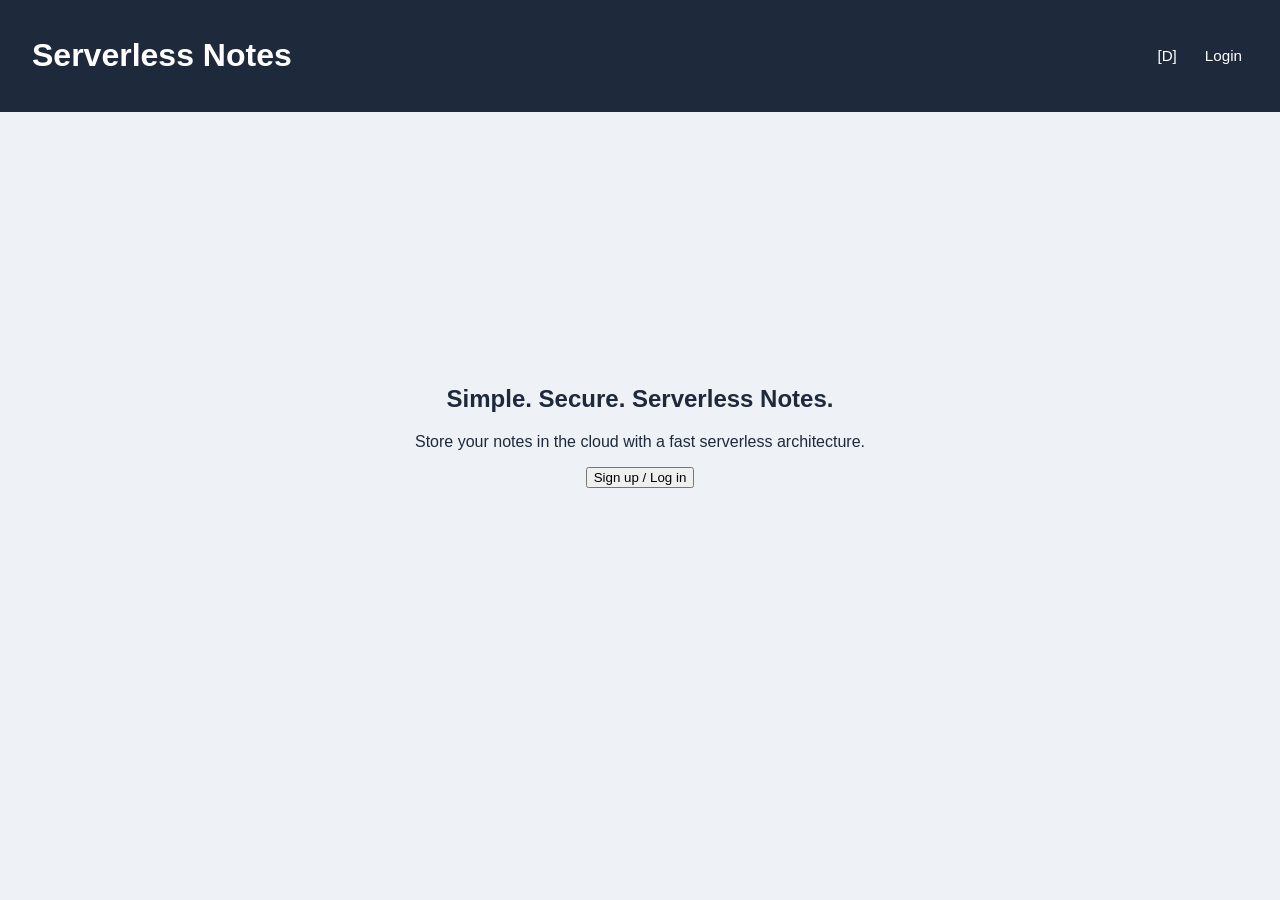
==== index.html @ d228a9f6 "UI Fixes" ====
<!DOCTYPE html>
<html lang="en">
<head>
  <meta charset="UTF-8">
  <meta name="viewport" content="width=device-width, initial-scale=1.0">
  <title>Serverless Notes V2</title>
  <link rel="stylesheet" href="/files/style.css">
</head>
<body>

<header>
  <h1>Serverless Notes</h1>
  <div class="nav-actions">
    <button id="themeToggle">[D]</button>
    <button id="loginBtn" class="nav-btn">Login</button>
    <button id="logoutBtn" class="nav-btn" style="display:none">Logout</button>
  </div>
</header>

<main>

  <!-- LANDING -->
  <section id="landingSection" class="landing">
    <div class="container landing-content">
      <h2>Simple. Secure. Serverless Notes.</h2>
      <p>Store your notes in the cloud with a fast serverless architecture.</p>
      <button id="landingLoginBtn">Sign up / Log in</button>
    </div>
  </section>

  <!-- FOLDERS -->
  <section id="foldersSection" style="display:none">
    <div class="container">

      <div class="add-note-card">
        <h2>Create Folder</h2>
        <form id="addFolderForm">
          <input type="text" id="folderName" maxlength="20" placeholder="Folder Name" required>
          <button type="submit">Create Folder</button>
        </form>
      </div>

      <h2>Your Folders</h2>
      <div id="foldersList" class="notes-grid"></div>

    </div>
  </section>

  <!-- NOTES -->
  <section id="notesSection" style="display:none">
    <div class="container">

      <button id="backBtn">← Back to Folders</button>

      <div class="add-note-card">
        <h2>Add Note</h2>
        <form id="addNoteForm">
          <input type="text" id="noteTitle" placeholder="Title" required>
          <textarea id="noteContent" placeholder="Content" required></textarea>
          <button type="submit">Add Note</button>
        </form>
      </div>

      <h2>Your Notes</h2>
      <div id="notesList" class="notes-grid"></div>

    </div>
  </section>

</main>

<!-- MODAL -->
<div id="noteModal" class="modal">
  <div class="modal-content">
    <h2>Edit Note</h2>
    <input type="text" id="modalTitle">
    <textarea id="modalContent"></textarea>
    <button id="saveNoteBtn">Save</button>
    <button id="closeModalBtn">Close</button>
  </div>
</div>

<script src="/files/script.js"></script>
</body>
</html>
---- files/style.css ----
* {
  box-sizing: border-box;
}

body {
  font-family: 'Segoe UI', sans-serif;
  background: #eef2f7;
  margin: 0;
  color: #1e293b;
  transition: 0.3s;
}

/* CONTAINER (FIXES YOUR MAIN ISSUE) */
.container {
  max-width: 1100px;
  margin: auto;
  padding: 2rem;
}

/* DARK MODE */
body.dark {
  background: #0f172a;
  color: #e2e8f0;
}

/* HEADER */
header {
  background: #1e293b;
  color: white;
  padding: 1rem 2rem;
  display: flex;
  justify-content: space-between;
  align-items: center;
}

body.dark header {
  background: #020617;
  color: #e2e8f0;
}

/* NAV BUTTONS (TEXT STYLE) */
.nav-actions {
  display: flex;
  gap: 1rem;
}

.nav-btn,
#themeToggle {
  background: none;
  border: none;
  color: inherit;
  cursor: pointer;
  font-size: 0.95rem;
}

/* LANDING */
.landing {
  height: 70vh;
  display: flex;
  align-items: center;
  justify-content: center;
  text-align: center;
}

/* CARDS */
.add-note-card {
  background: white;
  padding: 1.5rem;
  border-radius: 10px;
  margin-bottom: 2rem;
}

body.dark .add-note-card {
  background: #1e293b;
}

/* GRID (NO FULL STRETCH ANYMORE) */
.notes-grid {
  display: grid;
  grid-template-columns: repeat(3, 1fr);
  gap: 1rem;
}

/* NOTE CARD */
.note-card {
  background: white;
  padding: 1rem;
  border-radius: 10px;
  height: 110px;

  display: flex;
  align-items: center;
  justify-content: center;
  text-align: center;

  cursor: pointer;
  transition: 0.15s;
}

body.dark .note-card {
  background: #1e293b;
}

/* FOLDER CARD */
.folder-card {
  cursor: default;
}

/* HOVER ANIMATION */
.note-card:hover {
  transform: translateY(-4px) scale(1.02);
  box-shadow: 0 8px 20px rgba(0,0,0,0.1);
}

/* TEXT TRUNCATION */
.note-card h3 {
  overflow: hidden;
  text-overflow: ellipsis;
  white-space: nowrap;
}

/* FORMS */
#addNoteForm,
#addFolderForm {
  display: flex;
  flex-direction: column;
  gap: 0.75rem;
}

input, textarea {
  padding: 0.6rem;
  border-radius: 6px;
  border: 1px solid #cbd5e1;
}

/* MODAL */
.modal {
  display: none;
  position: fixed;
  top: 0;
  left: 0;
  width: 100%;
  height: 100%;
  background: rgba(0,0,0,0.5);
  justify-content: center;
  align-items: center;
}

.modal-content {
  background: white;
  padding: 2rem;
  border-radius: 10px;
  width: 400px;
  display: flex;
  flex-direction: column;
  gap: 0.75rem;
}

body.dark .modal-content {
  background: #1e293b;
}
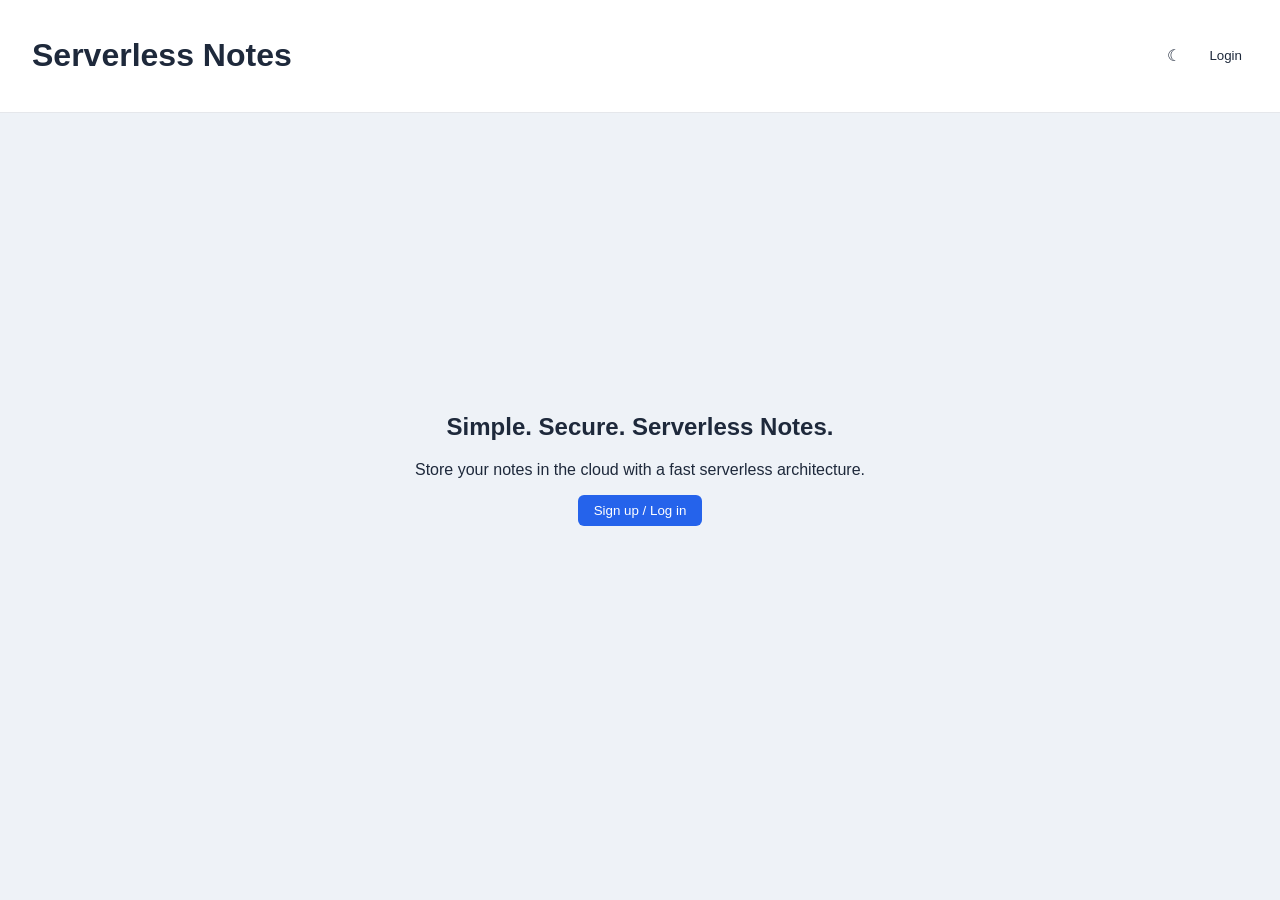
==== commit 225d6b48: "Fix" ====
--- a/index.html
+++ b/index.html
@@ -11,60 +11,53 @@
 <header>
   <h1>Serverless Notes</h1>
   <div class="nav-actions">
-    <button id="themeToggle">[D]</button>
-    <button id="loginBtn" class="nav-btn">Login</button>
+    <button id="themeToggle" class="nav-btn">☾</button>
+    <button id="loginBtn" class="nav-link">Login</button>
     <button id="logoutBtn" class="nav-btn" style="display:none">Logout</button>
   </div>
 </header>
 
-<main>
+<main class="container">
 
-  <!-- LANDING -->
   <section id="landingSection" class="landing">
-    <div class="container landing-content">
+    <div class="landing-content">
       <h2>Simple. Secure. Serverless Notes.</h2>
       <p>Store your notes in the cloud with a fast serverless architecture.</p>
-      <button id="landingLoginBtn">Sign up / Log in</button>
+      <button id="landingLoginBtn" class="primary-btn">Sign up / Log in</button>
     </div>
   </section>
 
-  <!-- FOLDERS -->
   <section id="foldersSection" style="display:none">
-    <div class="container">
 
-      <div class="add-note-card">
-        <h2>Create Folder</h2>
-        <form id="addFolderForm">
-          <input type="text" id="folderName" maxlength="20" placeholder="Folder Name" required>
-          <button type="submit">Create Folder</button>
-        </form>
-      </div>
+    <div class="add-note-card">
+      <h2>Create Folder</h2>
+      <form id="addFolderForm">
+        <input type="text" id="folderName" maxlength="20" required>
+        <button class="primary-btn">Create Folder</button>
+      </form>
+    </div>
 
-      <h2>Your Folders</h2>
-      <div id="foldersList" class="notes-grid"></div>
+    <h2>Your Folders</h2>
+    <div id="foldersList" class="notes-grid"></div>
 
-    </div>
   </section>
 
-  <!-- NOTES -->
   <section id="notesSection" style="display:none">
-    <div class="container">
 
-      <button id="backBtn">← Back to Folders</button>
+    <button id="backBtn" class="secondary-btn">← Back</button>
 
-      <div class="add-note-card">
-        <h2>Add Note</h2>
-        <form id="addNoteForm">
-          <input type="text" id="noteTitle" placeholder="Title" required>
-          <textarea id="noteContent" placeholder="Content" required></textarea>
-          <button type="submit">Add Note</button>
-        </form>
-      </div>
+    <div class="add-note-card">
+      <h2>Add Note</h2>
+      <form id="addNoteForm">
+        <input type="text" id="noteTitle" required>
+        <textarea id="noteContent" required></textarea>
+        <button class="primary-btn">Add Note</button>
+      </form>
+    </div>
 
-      <h2>Your Notes</h2>
-      <div id="notesList" class="notes-grid"></div>
+    <h2>Your Notes</h2>
+    <div id="notesList" class="notes-grid"></div>
 
-    </div>
   </section>
 
 </main>
@@ -75,8 +68,8 @@
     <h2>Edit Note</h2>
     <input type="text" id="modalTitle">
     <textarea id="modalContent"></textarea>
-    <button id="saveNoteBtn">Save</button>
-    <button id="closeModalBtn">Close</button>
+    <button id="saveNoteBtn" class="primary-btn">Save</button>
+    <button id="closeModalBtn" class="secondary-btn">Close</button>
   </div>
 </div>
 
--- a/files/style.css
+++ b/files/style.css
@@ -1,20 +1,9 @@
-* {
-  box-sizing: border-box;
-}
-
 body {
   font-family: 'Segoe UI', sans-serif;
   background: #eef2f7;
   margin: 0;
   color: #1e293b;
-  transition: 0.3s;
-}
-
-/* CONTAINER (FIXES YOUR MAIN ISSUE) */
-.container {
-  max-width: 1100px;
-  margin: auto;
-  padding: 2rem;
+  transition: all 0.3s;
 }
 
 /* DARK MODE */
@@ -23,46 +12,117 @@
   color: #e2e8f0;
 }
 
-/* HEADER */
+/* NAVBAR */
 header {
-  background: #1e293b;
-  color: white;
+  background: white;
+  color: #1e293b;
   padding: 1rem 2rem;
   display: flex;
   justify-content: space-between;
   align-items: center;
+  border-bottom: 1px solid #e5e7eb;
 }
 
 body.dark header {
-  background: #020617;
-  color: #e2e8f0;
+  background: #1e293b;
+  color: white;
 }
 
-/* NAV BUTTONS (TEXT STYLE) */
+/* CONTAINER */
+.container {
+  max-width: 1100px;
+  margin: auto;
+  padding: 2rem;
+}
+
+/* NAV BUTTONS */
 .nav-actions {
   display: flex;
   gap: 1rem;
 }
 
-.nav-btn,
-#themeToggle {
+.nav-btn {
+  background: transparent;
+  border: none;
+  cursor: pointer;
+  font-size: 1rem;
+  color: inherit;
+}
+
+.nav-link {
   background: none;
   border: none;
+  cursor: pointer;
+  font-weight: 500;
   color: inherit;
-  cursor: pointer;
-  font-size: 0.95rem;
 }
 
-/* LANDING */
-.landing {
-  height: 70vh;
+/* BUTTON STYLES */
+.primary-btn {
+  background: #2563eb;
+  color: white;
+  border: none;
+  padding: 0.5rem 1rem;
+  border-radius: 6px;
+  cursor: pointer;
+}
+
+.primary-btn:hover {
+  background: #1d4ed8;
+}
+
+.secondary-btn {
+  background: #e2e8f0;
+  border: none;
+  padding: 0.5rem 1rem;
+  border-radius: 6px;
+  cursor: pointer;
+}
+
+body.dark .secondary-btn {
+  background: #334155;
+  color: white;
+}
+
+/* GRID */
+.notes-grid {
+  display: grid;
+  grid-template-columns: repeat(3, 1fr);
+  gap: 1rem;
+}
+
+/* CARDS */
+.note-card {
+  background: white;
+  padding: 1rem;
+  border-radius: 10px;
+  text-align: center;
+  cursor: pointer;
+  height: 100px;
+
   display: flex;
   align-items: center;
   justify-content: center;
-  text-align: center;
+
+  transition: transform 0.15s, box-shadow 0.15s;
 }
 
-/* CARDS */
+body.dark .note-card {
+  background: #1e293b;
+}
+
+.note-card:hover {
+  transform: translateY(-4px) scale(1.02);
+  box-shadow: 0 10px 25px rgba(0,0,0,0.15);
+}
+
+.note-card h3 {
+  overflow: hidden;
+  text-overflow: ellipsis;
+  white-space: nowrap;
+}
+
+/* FORM */
 .add-note-card {
   background: white;
   padding: 1.5rem;
@@ -74,52 +134,6 @@
   background: #1e293b;
 }
 
-/* GRID (NO FULL STRETCH ANYMORE) */
-.notes-grid {
-  display: grid;
-  grid-template-columns: repeat(3, 1fr);
-  gap: 1rem;
-}
-
-/* NOTE CARD */
-.note-card {
-  background: white;
-  padding: 1rem;
-  border-radius: 10px;
-  height: 110px;
-
-  display: flex;
-  align-items: center;
-  justify-content: center;
-  text-align: center;
-
-  cursor: pointer;
-  transition: 0.15s;
-}
-
-body.dark .note-card {
-  background: #1e293b;
-}
-
-/* FOLDER CARD */
-.folder-card {
-  cursor: default;
-}
-
-/* HOVER ANIMATION */
-.note-card:hover {
-  transform: translateY(-4px) scale(1.02);
-  box-shadow: 0 8px 20px rgba(0,0,0,0.1);
-}
-
-/* TEXT TRUNCATION */
-.note-card h3 {
-  overflow: hidden;
-  text-overflow: ellipsis;
-  white-space: nowrap;
-}
-
-/* FORMS */
 #addNoteForm,
 #addFolderForm {
   display: flex;
@@ -131,6 +145,19 @@
   padding: 0.6rem;
   border-radius: 6px;
   border: 1px solid #cbd5e1;
+}
+
+/* LANDING */
+.landing {
+  height: 70vh;
+  display: flex;
+  justify-content: center;
+  align-items: center;
+}
+
+.landing-content {
+  max-width: 500px;
+  text-align: center;
 }
 
 /* MODAL */
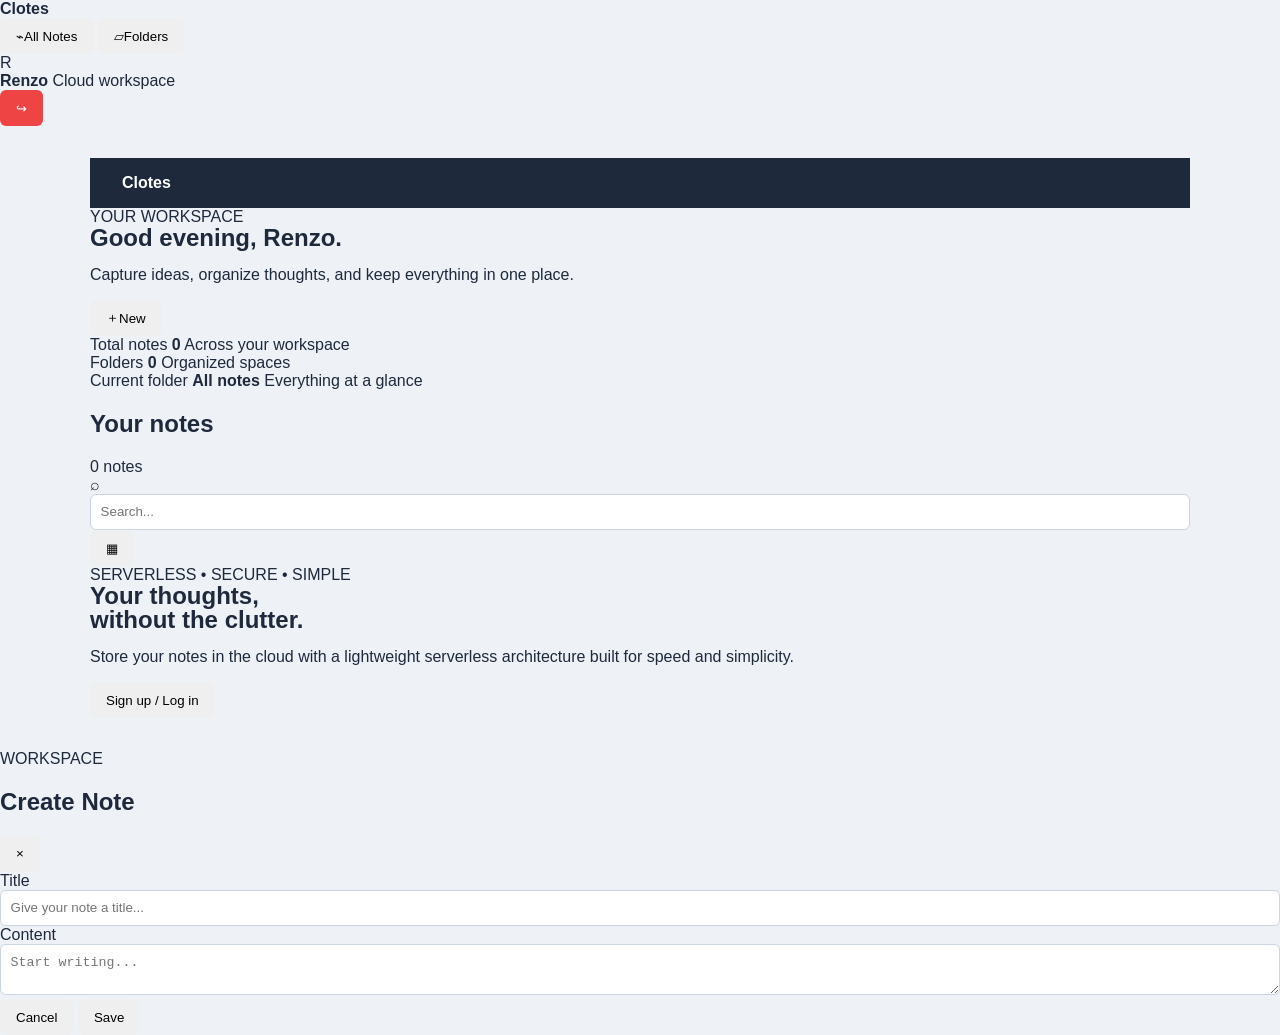
==== commit 43307041: "UI Update" ====
--- a/index.html
+++ b/index.html
@@ -3,76 +3,169 @@
 <head>
   <meta charset="UTF-8">
   <meta name="viewport" content="width=device-width, initial-scale=1.0">
-  <title>Serverless Notes V2</title>
-  <link rel="stylesheet" href="/files/style.css">
+  <meta name="description" content="Clotes — a simple serverless notes application">
+  <title>Clotes</title>
+  <link rel="stylesheet" href="style.css">
 </head>
 <body>
 
-<header>
-  <h1>Serverless Notes</h1>
-  <div class="nav-actions">
-    <button id="themeToggle" class="nav-btn">☾</button>
-    <button id="loginBtn" class="nav-link">Login</button>
-    <button id="logoutBtn" class="nav-btn" style="display:none">Logout</button>
+  <div id="appShell" class="app-shell">
+
+    <aside class="sidebar">
+      <div class="brand">
+        <strong>Clotes</strong>
+      </div>
+
+      <nav class="sidebar-nav">
+        <button id="allNotesNav" class="side-nav-item active">
+          <span class="nav-icon">⌁</span>
+          All Notes
+        </button>
+        <button id="foldersNav" class="side-nav-item">
+          <span class="nav-icon">▱</span>
+          Folders
+        </button>
+      </nav>
+
+      <div class="sidebar-bottom">
+        <div class="profile-card">
+          <div class="avatar">R</div>
+          <div class="profile-copy">
+            <strong>Renzo</strong>
+            <span>Cloud workspace</span>
+          </div>
+          <button id="logoutBtn" class="icon-btn" title="Log out" aria-label="Log out">↪</button>
+        </div>
+      </div>
+    </aside>
+
+    <main class="main-content">
+
+      <header class="mobile-header">
+        <div class="brand compact">
+          <strong>Clotes</strong>
+        </div>
+      </header>
+
+      <section id="dashboardSection" class="dashboard-view">
+
+        <div class="page-heading">
+          <div>
+            <div class="eyebrow">YOUR WORKSPACE</div>
+            <h1 id="pageTitle">Good evening, Renzo.</h1>
+            <p id="pageSubtitle">Capture ideas, organize thoughts, and keep everything in one place.</p>
+          </div>
+
+          <button id="addBtn" class="primary-btn large-btn">
+            <span>＋</span> New
+          </button>
+        </div>
+
+        <div class="stats-row">
+          <div class="stat-card">
+            <span class="stat-label">Total notes</span>
+            <strong id="totalNotesStat">0</strong>
+            <span class="stat-detail">Across your workspace</span>
+          </div>
+
+          <div class="stat-card">
+            <span class="stat-label">Folders</span>
+            <strong id="totalFoldersStat">0</strong>
+            <span class="stat-detail">Organized spaces</span>
+          </div>
+
+          <div class="stat-card accent-stat">
+            <span class="stat-label">Current folder</span>
+            <strong id="currentFolderStat">All notes</strong>
+            <span class="stat-detail" id="currentFolderDetail">Everything at a glance</span>
+          </div>
+        </div>
+
+        <div class="content-toolbar">
+          <div class="view-title">
+            <h2 id="contentTitle">Your notes</h2>
+            <span id="contentCount">0 notes</span>
+          </div>
+
+          <div class="toolbar-actions">
+            <label class="search-box">
+              <span>⌕</span>
+              <input id="searchInput" type="search" placeholder="Search..." autocomplete="off">
+            </label>
+            <button id="viewToggleBtn" class="icon-btn bordered" title="Toggle view" aria-label="Toggle note view">▦</button>
+          </div>
+        </div>
+
+        <section id="foldersSection">
+          <div id="foldersList" class="folders-grid"></div>
+        </section>
+
+        <section id="notesSection">
+          <div id="notesList" class="notes-grid"></div>
+
+          <div id="emptyState" class="empty-state" style="display:none;">
+            <div class="empty-icon">✦</div>
+            <h3 id="emptyTitle">Nothing here yet</h3>
+            <p id="emptyText">Create your first note and it will appear here.</p>
+            <button id="emptyAddBtn" class="primary-btn">Create a note</button>
+          </div>
+        </section>
+
+      </section>
+
+      <section id="landingSection" class="landing-view">
+        <div class="landing-glow"></div>
+
+        <div class="landing-content">
+          <div class="landing-badge">SERVERLESS • SECURE • SIMPLE</div>
+
+          <h1>Your thoughts,<br><span>without the clutter.</span></h1>
+
+          <p>
+            Store your notes in the cloud with a lightweight serverless
+            architecture built for speed and simplicity.
+          </p>
+
+          <div class="landing-actions">
+            <button id="landingLoginBtn" class="primary-btn large-btn">
+              Sign up / Log in
+            </button>
+          </div>
+        </div>
+      </section>
+
+    </main>
   </div>
-</header>
 
-<main class="container">
+  <div id="noteModal" class="modal" aria-hidden="true">
+    <div class="modal-backdrop"></div>
 
-  <section id="landingSection" class="landing">
-    <div class="landing-content">
-      <h2>Simple. Secure. Serverless Notes.</h2>
-      <p>Store your notes in the cloud with a fast serverless architecture.</p>
-      <button id="landingLoginBtn" class="primary-btn">Sign up / Log in</button>
+    <div class="modal-content">
+      <div class="modal-top">
+        <div>
+          <span class="eyebrow">WORKSPACE</span>
+          <h2 id="modalHeader">Create Note</h2>
+        </div>
+        <button id="closeModalBtn" class="icon-btn close-btn" aria-label="Close">×</button>
+      </div>
+
+      <label class="field">
+        <span>Title</span>
+        <input type="text" id="modalTitle" maxlength="60" placeholder="Give your note a title...">
+      </label>
+
+      <label id="contentField" class="field">
+        <span>Content</span>
+        <textarea id="modalContent" placeholder="Start writing..."></textarea>
+      </label>
+
+      <div class="modal-footer">
+        <button id="cancelModalBtn" class="secondary-btn">Cancel</button>
+        <button id="saveNoteBtn" class="primary-btn">Save</button>
+      </div>
     </div>
-  </section>
+  </div>
 
-  <section id="foldersSection" style="display:none">
-
-    <div class="add-note-card">
-      <h2>Create Folder</h2>
-      <form id="addFolderForm">
-        <input type="text" id="folderName" maxlength="20" required>
-        <button class="primary-btn">Create Folder</button>
-      </form>
-    </div>
-
-    <h2>Your Folders</h2>
-    <div id="foldersList" class="notes-grid"></div>
-
-  </section>
-
-  <section id="notesSection" style="display:none">
-
-    <button id="backBtn" class="secondary-btn">← Back</button>
-
-    <div class="add-note-card">
-      <h2>Add Note</h2>
-      <form id="addNoteForm">
-        <input type="text" id="noteTitle" required>
-        <textarea id="noteContent" required></textarea>
-        <button class="primary-btn">Add Note</button>
-      </form>
-    </div>
-
-    <h2>Your Notes</h2>
-    <div id="notesList" class="notes-grid"></div>
-
-  </section>
-
-</main>
-
-<!-- MODAL -->
-<div id="noteModal" class="modal">
-  <div class="modal-content">
-    <h2>Edit Note</h2>
-    <input type="text" id="modalTitle">
-    <textarea id="modalContent"></textarea>
-    <button id="saveNoteBtn" class="primary-btn">Save</button>
-    <button id="closeModalBtn" class="secondary-btn">Close</button>
-  </div>
-</div>
-
-<script src="/files/script.js"></script>
+  <script src="script.js"></script>
 </body>
-</html>+</html>
--- a/style.css
+++ b/style.css
@@ -0,0 +1,151 @@
+body {
+  font-family: 'Segoe UI', sans-serif;
+  background: #eef2f7;
+  margin: 0;
+  color: #1e293b;
+  box-sizing: border-box;
+}
+
+/* HEADER FIX */
+header {
+  background: #1e293b;
+  color: white;
+  padding: 1rem 2rem;
+  display: flex;
+  justify-content: space-between;
+  align-items: center;
+}
+
+h1 {
+  margin: 0;
+  line-height: 1;
+}
+
+/* BUTTONS */
+button {
+  border: none;
+  border-radius: 6px;
+  padding: 0.5rem 1rem;
+  cursor: pointer;
+  height: 36px; /* ensures consistent button height */
+  display: inline-flex;
+  align-items: center;
+  justify-content: center;
+}
+
+/* LOGIN / LOGOUT */
+#loginBtn { background: #1e293b; color: white; }
+#logoutBtn { background: #ef4444; color: white; }
+
+/* MAIN */
+main {
+  max-width: 1100px;
+  margin: auto;
+  padding: 2rem;
+}
+
+/* LANDING */
+.landing {
+  height: 70vh;
+  display: flex;
+  align-items: center;
+  justify-content: center;
+  text-align: center;
+}
+
+/* FORM CARD */
+.add-note-card {
+  background: white;
+  padding: 1.5rem;
+  border-radius: 10px;
+  margin-bottom: 2rem;
+}
+
+/* =========================
+   FIX #2 + #3 (FOLDER FORM)
+   ========================= */
+#addFolderForm {
+  display: flex;
+  flex-direction: column;
+  gap: 0.75rem; /* spacing between input and button */
+}
+
+#addFolderForm input {
+  width: 100%;
+  padding: 0.6rem;
+  border-radius: 6px;
+  border: 1px solid #cbd5e1;
+  box-sizing: border-box; /* prevents overflow/overlap */
+}
+
+/* Folder submit button spacing consistency */
+#addFolderForm button {
+  background: #1e293b;
+  color: white;
+}
+
+/* NOTE GRID */
+.notes-grid {
+  display: grid;
+  grid-template-columns: repeat(3, 1fr);
+  gap: 1rem;
+}
+
+/* NOTE CARD */
+.note-card {
+  background: white;
+  padding: 1rem;
+  border-radius: 10px;
+}
+
+/* NOTE FORM STACK FIX */
+#addNoteForm {
+  display: flex;
+  flex-direction: column;
+  gap: 0.75rem;
+}
+
+input, textarea {
+  width: 100%;
+  padding: 0.6rem;
+  border-radius: 6px;
+  border: 1px solid #cbd5e1;
+  box-sizing: border-box;
+}
+
+/* BUTTON FULL WIDTH (notes form) */
+form button {
+  background: #1e293b;
+  color: white;
+  width: 100%;
+}
+
+/* DELETE NOTE BUTTON */
+.delete-btn {
+  margin-top: 0.5rem;
+  background: #ef4444;
+  color: white;
+}
+
+/* =========================
+   FIX #1 (FOLDER ACTION BUTTONS)
+   ========================= */
+.folder-actions {
+  display: flex;
+  gap: 0.5rem;
+  margin-top: 0.5rem;
+  align-items: stretch;
+}
+
+/* Make ALL folder buttons equal height */
+.folder-actions button {
+  font-size: 0.8rem;
+  padding: 0.4rem 0.6rem;
+  height: 32px;
+  flex: 1; /* equal width buttons */
+}
+
+/* IMPORTANT: remove old mismatch behavior */
+.folder-actions .delete-btn {
+  margin-top: 0; /* FIX: was causing misalignment */
+}
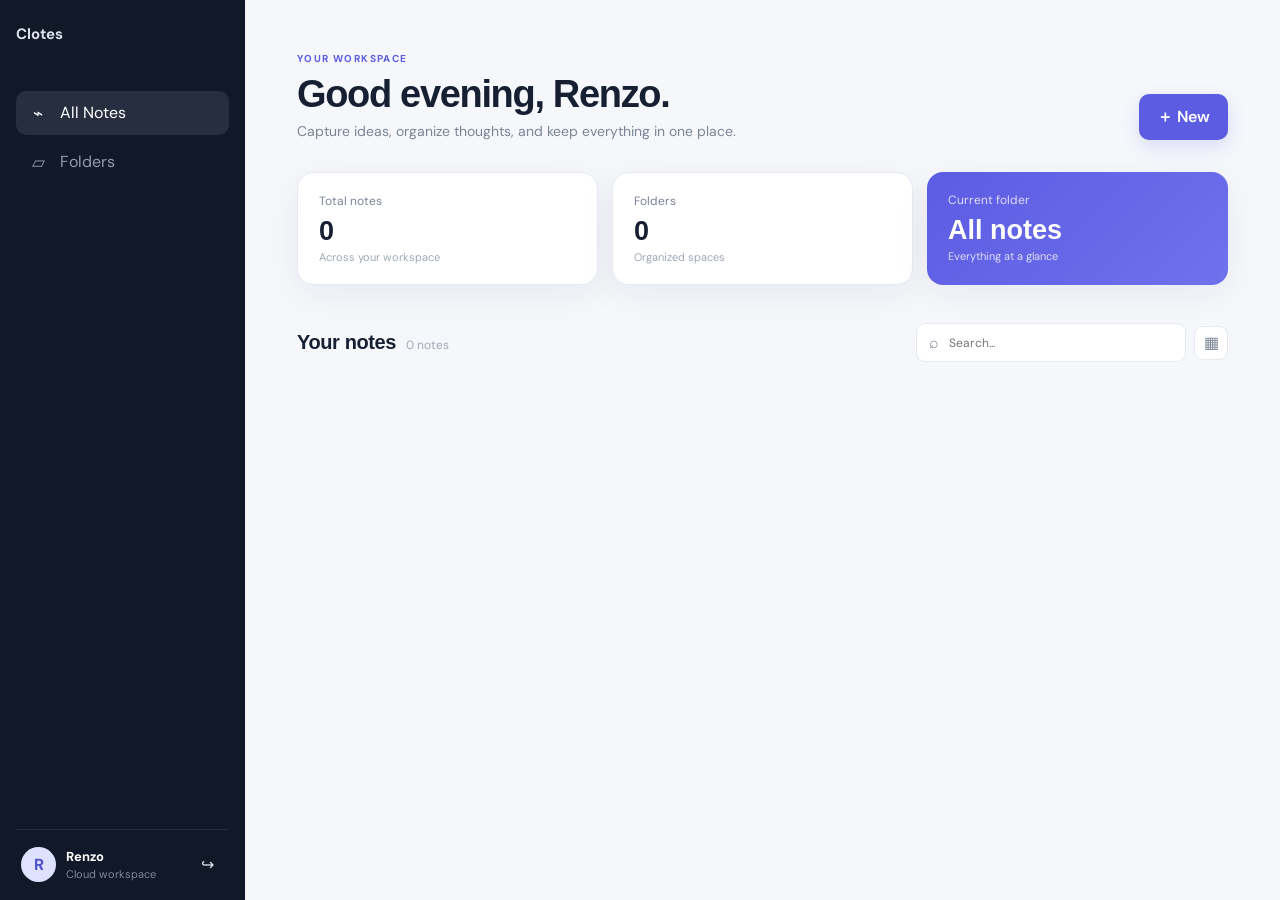
==== commit 78f2caf5: "UI Update" ====
--- a/index.html
+++ b/index.html
@@ -5,7 +5,7 @@
   <meta name="viewport" content="width=device-width, initial-scale=1.0">
   <meta name="description" content="Clotes — a simple serverless notes application">
   <title>Clotes</title>
-  <link rel="stylesheet" href="style.css">
+  <link rel="stylesheet" href="/files/style.css">
 </head>
 <body>
 
--- a/files/style.css
+++ b/files/style.css
@@ -0,0 +1,779 @@
+@import url('https://fonts.googleapis.com/css2?family=DM+Sans:wght@400;500;600;700&family=Space+Grotesk:wght@500;600;700&display=swap');
+
+:root {
+  --bg: #f5f7fb;
+  --surface: #ffffff;
+  --surface-2: #f8fafc;
+  --border: #e6eaf0;
+  --text: #172033;
+  --muted: #7b8496;
+  --muted-2: #a0a8b7;
+  --primary: #5b5ce2;
+  --primary-dark: #494aca;
+  --primary-soft: #eeefff;
+  --danger: #ef5b6b;
+  --sidebar: #111827;
+  --sidebar-text: #dce1eb;
+  --shadow: 0 10px 35px rgba(23, 32, 51, 0.06);
+  --radius: 16px;
+}
+
+* { box-sizing: border-box; }
+
+html { scroll-behavior: smooth; }
+
+body {
+  margin: 0;
+  min-height: 100vh;
+  font-family: 'DM Sans', sans-serif;
+  background: var(--bg);
+  color: var(--text);
+}
+
+button, input, textarea { font: inherit; }
+
+button { cursor: pointer; }
+
+.app-shell {
+  min-height: 100vh;
+  display: flex;
+}
+
+.sidebar {
+  width: 245px;
+  min-height: 100vh;
+  position: fixed;
+  left: 0;
+  top: 0;
+  bottom: 0;
+  padding: 26px 16px 18px;
+  background: var(--sidebar);
+  color: var(--sidebar-text);
+  display: flex;
+  flex-direction: column;
+  z-index: 20;
+}
+
+.brand {
+  display: flex;
+  align-items: center;
+  margin-bottom: 48px;
+}
+
+
+.brand strong {
+  display: block;
+  line-height: 1.1;
+  font-size: 15px;
+}
+
+.sidebar-nav {
+  display: grid;
+  gap: 5px;
+}
+
+.side-nav-item {
+  border: 0;
+  background: transparent;
+  color: #929bad;
+  padding: 11px 12px;
+  border-radius: 10px;
+  text-align: left;
+  display: flex;
+  align-items: center;
+  gap: 12px;
+  transition: .2s ease;
+}
+
+.side-nav-item:hover {
+  background: #1b2434;
+  color: white;
+}
+
+.side-nav-item.active {
+  background: #262e40;
+  color: white;
+}
+
+.nav-icon {
+  width: 20px;
+  text-align: center;
+  font-size: 17px;
+}
+
+.sidebar-bottom { margin-top: auto; }
+
+.profile-card {
+  border-top: 1px solid #252e3f;
+  margin-top: 16px;
+  padding: 17px 5px 0;
+  display: flex;
+  align-items: center;
+  gap: 10px;
+}
+
+.avatar {
+  width: 35px;
+  height: 35px;
+  border-radius: 50%;
+  display: grid;
+  place-items: center;
+  background: #dfe2ff;
+  color: #4d4fcf;
+  font-weight: 700;
+}
+
+.profile-copy {
+  min-width: 0;
+  flex: 1;
+}
+
+.profile-copy strong, .profile-copy span {
+  display: block;
+  white-space: nowrap;
+  overflow: hidden;
+  text-overflow: ellipsis;
+}
+
+.profile-copy strong { font-size: 13px; color: #fff; }
+.profile-copy span { font-size: 11px; color: #7f899c; margin-top: 2px; }
+
+.main-content {
+  width: calc(100% - 245px);
+  margin-left: 245px;
+  min-height: 100vh;
+}
+
+.dashboard-view {
+  max-width: 1320px;
+  margin: 0 auto;
+  padding: 52px 52px 70px;
+}
+
+.page-heading {
+  display: flex;
+  align-items: flex-end;
+  justify-content: space-between;
+  gap: 30px;
+  margin-bottom: 32px;
+}
+
+.eyebrow {
+  font-size: 10px;
+  letter-spacing: .14em;
+  font-weight: 700;
+  color: var(--primary);
+}
+
+h1, h2, h3, p { margin-top: 0; }
+
+.page-heading h1 {
+  margin: 8px 0 6px;
+  font-family: 'Space Grotesk', sans-serif;
+  font-size: clamp(27px, 3vw, 38px);
+  letter-spacing: -.035em;
+}
+
+.page-heading p {
+  margin: 0;
+  color: var(--muted);
+  font-size: 14px;
+}
+
+.primary-btn, .secondary-btn {
+  border: 0;
+  border-radius: 10px;
+  padding: 10px 15px;
+  transition: transform .18s ease, background .18s ease, box-shadow .18s ease;
+}
+
+.primary-btn {
+  background: var(--primary);
+  color: white;
+  box-shadow: 0 7px 18px rgba(91, 92, 226, .17);
+}
+
+.primary-btn:hover {
+  background: var(--primary-dark);
+  transform: translateY(-1px);
+}
+
+.secondary-btn {
+  background: #edf0f5;
+  color: #445066;
+}
+
+.secondary-btn:hover { background: #e3e7ee; }
+
+.large-btn {
+  padding: 12px 18px;
+  font-weight: 600;
+}
+
+.stats-row {
+  display: grid;
+  grid-template-columns: repeat(3, 1fr);
+  gap: 14px;
+  margin-bottom: 38px;
+}
+
+.stat-card {
+  background: var(--surface);
+  border: 1px solid var(--border);
+  border-radius: var(--radius);
+  padding: 20px 21px;
+  box-shadow: var(--shadow);
+}
+
+.stat-label, .stat-detail {
+  display: block;
+}
+
+.stat-label {
+  color: var(--muted);
+  font-size: 12px;
+  margin-bottom: 7px;
+}
+
+.stat-card strong {
+  display: block;
+  font-family: 'Space Grotesk', sans-serif;
+  font-size: 27px;
+  margin-bottom: 3px;
+}
+
+.stat-detail {
+  color: var(--muted-2);
+  font-size: 11px;
+}
+
+.accent-stat {
+  background: linear-gradient(135deg, #5b5ce2, #7071ed);
+  color: white;
+  border: 0;
+}
+
+.accent-stat .stat-label, .accent-stat .stat-detail { color: #dddfff; }
+
+.content-toolbar {
+  display: flex;
+  align-items: center;
+  justify-content: space-between;
+  gap: 20px;
+  margin-bottom: 20px;
+}
+
+.view-title {
+  display: flex;
+  align-items: baseline;
+  gap: 10px;
+}
+
+.view-title h2 {
+  margin: 0;
+  font-family: 'Space Grotesk', sans-serif;
+  font-size: 20px;
+  letter-spacing: -.02em;
+}
+
+.view-title span {
+  color: var(--muted-2);
+  font-size: 12px;
+}
+
+.toolbar-actions {
+  display: flex;
+  gap: 8px;
+  align-items: center;
+}
+
+.search-box {
+  width: min(270px, 42vw);
+  height: 39px;
+  display: flex;
+  align-items: center;
+  gap: 8px;
+  padding: 0 12px;
+  background: var(--surface);
+  border: 1px solid var(--border);
+  border-radius: 9px;
+  color: var(--muted);
+}
+
+.search-box input {
+  width: 100%;
+  border: 0;
+  outline: 0;
+  background: transparent;
+  color: var(--text);
+  font-size: 12px;
+}
+
+.icon-btn {
+  width: 34px;
+  height: 34px;
+  border: 0;
+  border-radius: 9px;
+  background: transparent;
+  color: inherit;
+  display: grid;
+  place-items: center;
+}
+
+.icon-btn:hover { background: rgba(255,255,255,.08); }
+
+.icon-btn.bordered {
+  border: 1px solid var(--border);
+  color: var(--muted);
+  background: var(--surface);
+}
+
+.folders-grid {
+  display: grid;
+  grid-template-columns: repeat(3, minmax(0, 1fr));
+  gap: 15px;
+}
+
+.folder-card {
+  position: relative;
+  min-height: 156px;
+  padding: 20px;
+  border-radius: var(--radius);
+  border: 1px solid var(--border);
+  background: var(--surface);
+  box-shadow: var(--shadow);
+  overflow: hidden;
+  transition: transform .2s ease, box-shadow .2s ease, border .2s ease;
+}
+
+.folder-card:hover {
+  transform: translateY(-3px);
+  box-shadow: 0 15px 40px rgba(23, 32, 51, .1);
+  border-color: #d9dcf5;
+}
+
+.folder-top {
+  display: flex;
+  justify-content: space-between;
+  align-items: flex-start;
+}
+
+.folder-icon {
+  width: 43px;
+  height: 43px;
+  display: grid;
+  place-items: center;
+  border-radius: 12px;
+  background: var(--primary-soft);
+  color: var(--primary);
+  font-size: 19px;
+}
+
+.folder-menu {
+  border: 0;
+  background: transparent;
+  color: var(--muted-2);
+  font-size: 20px;
+}
+
+.folder-card h3 {
+  margin: 25px 0 5px;
+  font-family: 'Space Grotesk', sans-serif;
+  font-size: 16px;
+}
+
+.folder-meta {
+  color: var(--muted);
+  font-size: 11px;
+}
+
+.folder-open {
+  position: absolute;
+  inset: 0;
+  border: 0;
+  background: transparent;
+  z-index: 1;
+}
+
+.folder-delete {
+  position: absolute;
+  right: 15px;
+  bottom: 15px;
+  z-index: 2;
+  border: 0;
+  background: transparent;
+  color: var(--muted-2);
+  font-size: 11px;
+  opacity: 0;
+  transition: .2s ease;
+}
+
+.folder-card:hover .folder-delete { opacity: 1; }
+.folder-delete:hover { color: var(--danger); }
+
+.notes-grid {
+  display: grid;
+  grid-template-columns: repeat(3, minmax(0, 1fr));
+  gap: 15px;
+}
+
+.note-card {
+  min-height: 190px;
+  padding: 20px;
+  display: flex;
+  flex-direction: column;
+  border-radius: var(--radius);
+  border: 1px solid var(--border);
+  background: var(--surface);
+  box-shadow: var(--shadow);
+  transition: transform .2s ease, box-shadow .2s ease;
+}
+
+.note-card:hover {
+  transform: translateY(-3px);
+  box-shadow: 0 15px 40px rgba(23, 32, 51, .09);
+}
+
+.note-card-top {
+  display: flex;
+  justify-content: space-between;
+  gap: 12px;
+}
+
+.note-date {
+  color: var(--muted-2);
+  font-size: 10px;
+}
+
+.note-card h3 {
+  margin: 16px 0 8px;
+  font-family: 'Space Grotesk', sans-serif;
+  font-size: 16px;
+  line-height: 1.3;
+  word-break: break-word;
+}
+
+.note-preview {
+  color: var(--muted);
+  font-size: 12px;
+  line-height: 1.65;
+  display: -webkit-box;
+  -webkit-line-clamp: 4;
+  -webkit-box-orient: vertical;
+  overflow: hidden;
+}
+
+.note-footer {
+  margin-top: auto;
+  padding-top: 16px;
+  display: flex;
+  justify-content: space-between;
+  align-items: center;
+}
+
+.note-folder {
+  color: var(--muted-2);
+  font-size: 10px;
+}
+
+.note-actions {
+  display: flex;
+  gap: 5px;
+}
+
+.note-actions button {
+  border: 0;
+  border-radius: 7px;
+  padding: 6px 9px;
+  font-size: 10px;
+}
+
+.open-note { background: var(--primary-soft); color: var(--primary); }
+.delete-note { background: #fff0f1; color: var(--danger); }
+
+.empty-state {
+  padding: 70px 20px;
+  text-align: center;
+  border: 1px dashed #d9deea;
+  border-radius: var(--radius);
+  background: rgba(255,255,255,.45);
+}
+
+.empty-icon {
+  width: 50px;
+  height: 50px;
+  margin: 0 auto 15px;
+  display: grid;
+  place-items: center;
+  border-radius: 14px;
+  background: var(--primary-soft);
+  color: var(--primary);
+}
+
+.empty-state h3 {
+  font-family: 'Space Grotesk', sans-serif;
+  margin-bottom: 7px;
+}
+
+.empty-state p {
+  color: var(--muted);
+  font-size: 12px;
+  margin-bottom: 18px;
+}
+
+.landing-view {
+  min-height: 100vh;
+  display: none;
+  align-items: center;
+  justify-content: center;
+  position: relative;
+  overflow: hidden;
+  padding: 40px;
+  background: var(--bg);
+  color: var(--text);
+}
+
+.landing-glow {
+  position: absolute;
+  width: 550px;
+  height: 550px;
+  border-radius: 50%;
+  background: rgba(91,92,226,.10);
+  filter: blur(100px);
+  right: -180px;
+  top: -180px;
+}
+
+.landing-content {
+  position: relative;
+  z-index: 1;
+  max-width: 680px;
+  text-align: center;
+}
+
+.landing-badge {
+  display: inline-block;
+  padding: 7px 11px;
+  border: 1px solid var(--border);
+  border-radius: 999px;
+  color: var(--muted);
+  font-size: 9px;
+  letter-spacing: .15em;
+  margin-bottom: 22px;
+}
+
+
+.landing-content h1 {
+  font-family: 'Space Grotesk', sans-serif;
+  font-size: clamp(42px, 6vw, 72px);
+  letter-spacing: -.055em;
+  line-height: .98;
+  margin-bottom: 23px;
+}
+
+.landing-content h1 span { color: #8b8cf7; }
+
+.landing-content > p {
+  max-width: 520px;
+  margin: 0 auto 28px;
+  color: var(--muted);
+  line-height: 1.7;
+  font-size: 14px;
+}
+
+.landing-actions {
+  display: flex;
+  justify-content: center;
+  gap: 9px;
+}
+
+.landing-actions .secondary-btn {
+  background: #202838;
+  color: white;
+}
+
+
+.mobile-header { display: none; }
+
+.modal {
+  display: none;
+  position: fixed;
+  inset: 0;
+  z-index: 100;
+  align-items: center;
+  justify-content: center;
+  padding: 20px;
+}
+
+.modal-backdrop {
+  position: absolute;
+  inset: 0;
+  background: rgba(8, 12, 20, .62);
+  backdrop-filter: blur(5px);
+}
+
+.modal-content {
+  position: relative;
+  width: min(560px, 100%);
+  padding: 25px;
+  background: var(--surface);
+  border-radius: 18px;
+  box-shadow: 0 30px 80px rgba(0,0,0,.25);
+}
+
+.modal-top {
+  display: flex;
+  justify-content: space-between;
+  margin-bottom: 22px;
+}
+
+.modal-top h2 {
+  font-family: 'Space Grotesk', sans-serif;
+  margin: 6px 0 0;
+  font-size: 22px;
+}
+
+.close-btn { font-size: 24px; color: var(--muted); }
+
+.field {
+  display: block;
+  margin-bottom: 15px;
+}
+
+.field > span {
+  display: block;
+  color: var(--muted);
+  font-size: 11px;
+  font-weight: 600;
+  margin-bottom: 7px;
+}
+
+.field input, .field textarea {
+  width: 100%;
+  border: 1px solid var(--border);
+  border-radius: 10px;
+  outline: 0;
+  padding: 12px;
+  background: var(--surface-2);
+  color: var(--text);
+  transition: border .2s ease, box-shadow .2s ease;
+}
+
+.field input:focus, .field textarea:focus {
+  border-color: #9293ed;
+  box-shadow: 0 0 0 3px var(--primary-soft);
+}
+
+.field textarea {
+  min-height: 180px;
+  resize: vertical;
+}
+
+.modal-footer {
+  display: flex;
+  justify-content: flex-end;
+  gap: 8px;
+  margin-top: 20px;
+}
+
+
+@media (max-width: 1050px) {
+  .folders-grid, .notes-grid { grid-template-columns: repeat(2, minmax(0, 1fr)); }
+  .dashboard-view { padding: 42px 32px 60px; }
+}
+
+@media (max-width: 760px) {
+  .sidebar { display: none; }
+
+  .main-content {
+    width: 100%;
+    margin-left: 0;
+  }
+
+  .mobile-header {
+    display: flex;
+    justify-content: space-between;
+    align-items: center;
+    padding: 15px 18px;
+    border-bottom: 1px solid var(--border);
+    background: var(--surface);
+  }
+
+  .mobile-header .brand { margin: 0; }
+
+  .page-heading h1 { font-size: 30px; }
+  .large-btn { width: 100%; }
+
+  .stats-row {
+    grid-template-columns: 1fr;
+    gap: 9px;
+    margin-bottom: 30px;
+  }
+
+  .stat-card { padding: 16px; }
+
+  .content-toolbar {
+    align-items: flex-start;
+    flex-direction: column;
+  }
+
+  .toolbar-actions { width: 100%; }
+  .search-box { width: 100%; }
+
+  .folders-grid, .notes-grid { grid-template-columns: 1fr; }
+
+  .landing-view { padding: 30px 20px; }
+  .landing-content h1 { font-size: 48px; }
+  .landing-actions { flex-direction: column; }
+
+  .modal-content { padding: 20px; }
+}
+
+
+/* LIGHT-ONLY UI */
+.sidebar .brand {
+  margin-bottom: 48px;
+}
+
+.secondary-btn {
+  background: #eef1f6;
+  color: var(--text);
+  border: 0;
+  padding: 10px 14px;
+  border-radius: 9px;
+}
+
+.secondary-btn:hover {
+  background: #e4e8ef;
+}
+
+.primary-btn:disabled {
+  opacity: .6;
+  cursor: not-allowed;
+}
+
+.notes-grid.compact {
+  grid-template-columns: repeat(4, minmax(0, 1fr));
+}
+
+.notes-grid.compact .note-card {
+  min-height: 155px;
+}
+
+@media (max-width: 1200px) {
+  .notes-grid.compact {
+    grid-template-columns: repeat(3, minmax(0, 1fr));
+  }
+}
+
+@media (max-width: 1050px) {
+  .notes-grid.compact {
+    grid-template-columns: repeat(2, minmax(0, 1fr));
+  }
+}
+
+@media (max-width: 760px) {
+  .notes-grid.compact {
+    grid-template-columns: 1fr;
+  }
+}
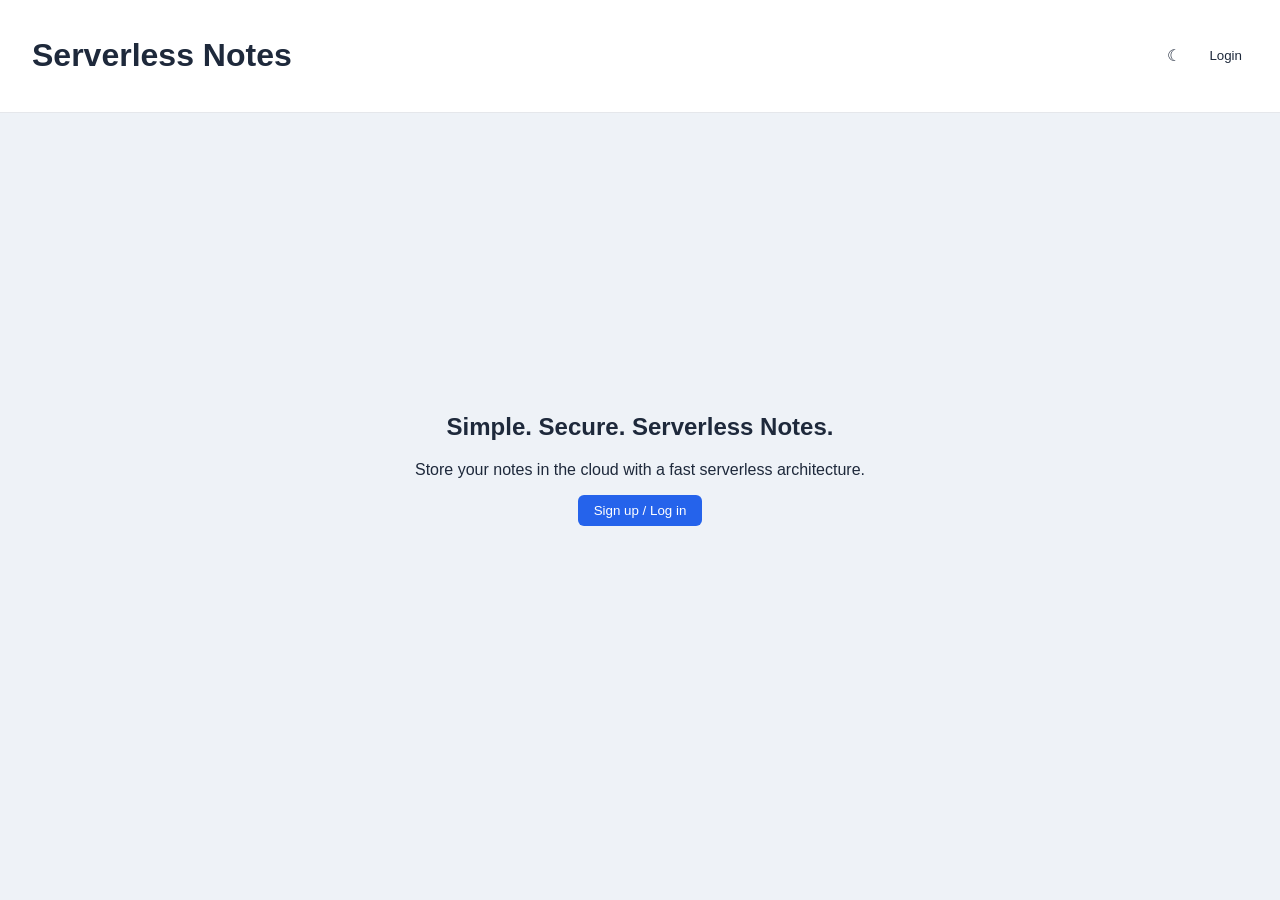
==== commit aa62b0e4: "Rollback old index.html" ====
--- a/index.html
+++ b/index.html
@@ -3,169 +3,64 @@
 <head>
   <meta charset="UTF-8">
   <meta name="viewport" content="width=device-width, initial-scale=1.0">
-  <meta name="description" content="Clotes — a simple serverless notes application">
-  <title>Clotes</title>
+  <title>Serverless Notes V2</title>
   <link rel="stylesheet" href="/files/style.css">
 </head>
 <body>
 
-  <div id="appShell" class="app-shell">
+<header>
+  <h1>Serverless Notes</h1>
+  <div class="nav-actions">
+    <button id="themeToggle" class="nav-btn">☾</button>
+    <button id="loginBtn" class="nav-link">Login</button>
+    <button id="logoutBtn" class="nav-btn" style="display:none">Logout</button>
+  </div>
+</header>
 
-    <aside class="sidebar">
-      <div class="brand">
-        <strong>Clotes</strong>
-      </div>
+<main class="container">
 
-      <nav class="sidebar-nav">
-        <button id="allNotesNav" class="side-nav-item active">
-          <span class="nav-icon">⌁</span>
-          All Notes
-        </button>
-        <button id="foldersNav" class="side-nav-item">
-          <span class="nav-icon">▱</span>
-          Folders
-        </button>
-      </nav>
-
-      <div class="sidebar-bottom">
-        <div class="profile-card">
-          <div class="avatar">R</div>
-          <div class="profile-copy">
-            <strong>Renzo</strong>
-            <span>Cloud workspace</span>
-          </div>
-          <button id="logoutBtn" class="icon-btn" title="Log out" aria-label="Log out">↪</button>
-        </div>
-      </div>
-    </aside>
-
-    <main class="main-content">
-
-      <header class="mobile-header">
-        <div class="brand compact">
-          <strong>Clotes</strong>
-        </div>
-      </header>
-
-      <section id="dashboardSection" class="dashboard-view">
-
-        <div class="page-heading">
-          <div>
-            <div class="eyebrow">YOUR WORKSPACE</div>
-            <h1 id="pageTitle">Good evening, Renzo.</h1>
-            <p id="pageSubtitle">Capture ideas, organize thoughts, and keep everything in one place.</p>
-          </div>
-
-          <button id="addBtn" class="primary-btn large-btn">
-            <span>＋</span> New
-          </button>
-        </div>
-
-        <div class="stats-row">
-          <div class="stat-card">
-            <span class="stat-label">Total notes</span>
-            <strong id="totalNotesStat">0</strong>
-            <span class="stat-detail">Across your workspace</span>
-          </div>
-
-          <div class="stat-card">
-            <span class="stat-label">Folders</span>
-            <strong id="totalFoldersStat">0</strong>
-            <span class="stat-detail">Organized spaces</span>
-          </div>
-
-          <div class="stat-card accent-stat">
-            <span class="stat-label">Current folder</span>
-            <strong id="currentFolderStat">All notes</strong>
-            <span class="stat-detail" id="currentFolderDetail">Everything at a glance</span>
-          </div>
-        </div>
-
-        <div class="content-toolbar">
-          <div class="view-title">
-            <h2 id="contentTitle">Your notes</h2>
-            <span id="contentCount">0 notes</span>
-          </div>
-
-          <div class="toolbar-actions">
-            <label class="search-box">
-              <span>⌕</span>
-              <input id="searchInput" type="search" placeholder="Search..." autocomplete="off">
-            </label>
-            <button id="viewToggleBtn" class="icon-btn bordered" title="Toggle view" aria-label="Toggle note view">▦</button>
-          </div>
-        </div>
-
-        <section id="foldersSection">
-          <div id="foldersList" class="folders-grid"></div>
-        </section>
-
-        <section id="notesSection">
-          <div id="notesList" class="notes-grid"></div>
-
-          <div id="emptyState" class="empty-state" style="display:none;">
-            <div class="empty-icon">✦</div>
-            <h3 id="emptyTitle">Nothing here yet</h3>
-            <p id="emptyText">Create your first note and it will appear here.</p>
-            <button id="emptyAddBtn" class="primary-btn">Create a note</button>
-          </div>
-        </section>
-
-      </section>
-
-      <section id="landingSection" class="landing-view">
-        <div class="landing-glow"></div>
-
-        <div class="landing-content">
-          <div class="landing-badge">SERVERLESS • SECURE • SIMPLE</div>
-
-          <h1>Your thoughts,<br><span>without the clutter.</span></h1>
-
-          <p>
-            Store your notes in the cloud with a lightweight serverless
-            architecture built for speed and simplicity.
-          </p>
-
-          <div class="landing-actions">
-            <button id="landingLoginBtn" class="primary-btn large-btn">
-              Sign up / Log in
-            </button>
-          </div>
-        </div>
-      </section>
-
-    </main>
+  <!-- TOP BAR -->
+  <div id="topBar" class="top-bar" style="display:none;">
+    <input type="text" id="searchInput" placeholder="Search..." class="search-input" />
+    <button id="addBtn" class="primary-btn">+ Add</button>
   </div>
 
-  <div id="noteModal" class="modal" aria-hidden="true">
-    <div class="modal-backdrop"></div>
+  <!-- LANDING -->
+  <section id="landingSection" class="landing">
+    <div class="landing-content">
+      <h2>Simple. Secure. Serverless Notes.</h2>
+      <p>Store your notes in the cloud with a fast serverless architecture.</p>
+      <button id="landingLoginBtn" class="primary-btn">Sign up / Log in</button>
+    </div>
+  </section>
 
-    <div class="modal-content">
-      <div class="modal-top">
-        <div>
-          <span class="eyebrow">WORKSPACE</span>
-          <h2 id="modalHeader">Create Note</h2>
-        </div>
-        <button id="closeModalBtn" class="icon-btn close-btn" aria-label="Close">×</button>
-      </div>
+  <!-- FOLDERS -->
+  <section id="foldersSection" style="display:none">
+    <h2>Your Folders</h2>
+    <div id="foldersList" class="notes-grid"></div>
+  </section>
 
-      <label class="field">
-        <span>Title</span>
-        <input type="text" id="modalTitle" maxlength="60" placeholder="Give your note a title...">
-      </label>
+  <!-- NOTES -->
+  <section id="notesSection" style="display:none">
+    <button id="backBtn" class="secondary-btn">← Back</button>
 
-      <label id="contentField" class="field">
-        <span>Content</span>
-        <textarea id="modalContent" placeholder="Start writing..."></textarea>
-      </label>
+    <h2>Your Notes</h2>
+    <div id="notesList" class="notes-grid"></div>
+  </section>
 
-      <div class="modal-footer">
-        <button id="cancelModalBtn" class="secondary-btn">Cancel</button>
-        <button id="saveNoteBtn" class="primary-btn">Save</button>
-      </div>
-    </div>
+</main>
+
+<!-- MODAL -->
+<div id="noteModal" class="modal">
+  <div class="modal-content">
+    <h2 id="modalHeader">Edit</h2>
+    <input type="text" id="modalTitle" maxlength="20">
+    <textarea id="modalContent"></textarea>
+    <button id="saveNoteBtn" class="primary-btn">Save</button>
+    <button id="closeModalBtn" class="secondary-btn">Close</button>
   </div>
+</div>
 
-  <script src="script.js"></script>
+<script src="/files/script.js"></script>
 </body>
 </html>
--- a/files/style.css
+++ b/files/style.css
@@ -1,779 +1,272 @@
-@import url('https://fonts.googleapis.com/css2?family=DM+Sans:wght@400;500;600;700&family=Space+Grotesk:wght@500;600;700&display=swap');
-
-:root {
-  --bg: #f5f7fb;
-  --surface: #ffffff;
-  --surface-2: #f8fafc;
-  --border: #e6eaf0;
-  --text: #172033;
-  --muted: #7b8496;
-  --muted-2: #a0a8b7;
-  --primary: #5b5ce2;
-  --primary-dark: #494aca;
-  --primary-soft: #eeefff;
-  --danger: #ef5b6b;
-  --sidebar: #111827;
-  --sidebar-text: #dce1eb;
-  --shadow: 0 10px 35px rgba(23, 32, 51, 0.06);
-  --radius: 16px;
-}
-
-* { box-sizing: border-box; }
-
-html { scroll-behavior: smooth; }
-
 body {
+  font-family: 'Segoe UI', sans-serif;
+  background: #eef2f7;
   margin: 0;
-  min-height: 100vh;
-  font-family: 'DM Sans', sans-serif;
-  background: var(--bg);
-  color: var(--text);
-}
-
-button, input, textarea { font: inherit; }
-
-button { cursor: pointer; }
-
-.app-shell {
-  min-height: 100vh;
-  display: flex;
-}
-
-.sidebar {
-  width: 245px;
-  min-height: 100vh;
-  position: fixed;
-  left: 0;
-  top: 0;
-  bottom: 0;
-  padding: 26px 16px 18px;
-  background: var(--sidebar);
-  color: var(--sidebar-text);
+  color: #1e293b;
+  transition: all 0.3s;
+}
+
+/* DARK MODE */
+body.dark {
+  background: #0f172a;
+  color: #e2e8f0;
+}
+
+/* NAVBAR */
+header {
+  background: white;
+  color: #1e293b;
+  padding: 1rem 2rem;
+  display: flex;
+  justify-content: space-between;
+  align-items: center;
+  border-bottom: 1px solid #e5e7eb;
+}
+
+body.dark header {
+  background: #1e293b;
+  color: white;
+}
+
+/* CONTAINER */
+.container {
+  max-width: 1100px;
+  margin: auto;
+  padding: 2rem;
+}
+
+/* NAV BUTTONS */
+.nav-actions {
+  display: flex;
+  gap: 1rem;
+}
+
+.nav-btn {
+  background: transparent;
+  border: none;
+  cursor: pointer;
+  font-size: 1rem;
+  color: inherit;
+}
+
+.nav-link {
+  background: none;
+  border: none;
+  cursor: pointer;
+  font-weight: 500;
+  color: inherit;
+}
+
+/* BUTTON STYLES */
+.primary-btn {
+  background: #2563eb;
+  color: white;
+  border: none;
+  padding: 0.5rem 1rem;
+  border-radius: 6px;
+  cursor: pointer;
+}
+
+.primary-btn:hover {
+  background: #1d4ed8;
+}
+
+.secondary-btn {
+  background: #e2e8f0;
+  border: none;
+  padding: 0.5rem 1rem;
+  border-radius: 6px;
+  cursor: pointer;
+}
+
+body.dark .secondary-btn {
+  background: #334155;
+  color: white;
+}
+
+/* GRID */
+.notes-grid {
+  display: grid;
+  grid-template-columns: repeat(3, 1fr);
+  gap: 1rem;
+}
+
+/* =========================
+   NOTE CARDS (UPDATED BEHAVIOR)
+   ========================= */
+.note-card {
+  background: white;
+  padding: 1rem;
+  border-radius: 10px;
+
+  height: 120px;
+
   display: flex;
   flex-direction: column;
-  z-index: 20;
-}
-
-.brand {
-  display: flex;
-  align-items: center;
-  margin-bottom: 48px;
-}
-
-
-.brand strong {
-  display: block;
-  line-height: 1.1;
-  font-size: 15px;
-}
-
-.sidebar-nav {
-  display: grid;
-  gap: 5px;
-}
-
-.side-nav-item {
-  border: 0;
-  background: transparent;
-  color: #929bad;
-  padding: 11px 12px;
-  border-radius: 10px;
-  text-align: left;
-  display: flex;
-  align-items: center;
-  gap: 12px;
-  transition: .2s ease;
-}
-
-.side-nav-item:hover {
-  background: #1b2434;
-  color: white;
-}
-
-.side-nav-item.active {
-  background: #262e40;
-  color: white;
-}
-
-.nav-icon {
-  width: 20px;
+  justify-content: space-between;
+  align-items: center;
+
   text-align: center;
-  font-size: 17px;
-}
-
-.sidebar-bottom { margin-top: auto; }
-
-.profile-card {
-  border-top: 1px solid #252e3f;
-  margin-top: 16px;
-  padding: 17px 5px 0;
-  display: flex;
-  align-items: center;
-  gap: 10px;
-}
-
-.avatar {
-  width: 35px;
-  height: 35px;
-  border-radius: 50%;
-  display: grid;
-  place-items: center;
-  background: #dfe2ff;
-  color: #4d4fcf;
-  font-weight: 700;
-}
-
-.profile-copy {
-  min-width: 0;
-  flex: 1;
-}
-
-.profile-copy strong, .profile-copy span {
-  display: block;
-  white-space: nowrap;
+
+  transition: none; /* hover removed */
+}
+
+/* DARK MODE */
+body.dark .note-card {
+  background: #1e293b;
+}
+
+/* REMOVE HOVER EFFECT COMPLETELY */
+#notesList .note-card:hover {
+  transform: none;
+  box-shadow: none;
+}
+
+/* TITLE */
+.note-card h3 {
+  margin: 0;
+  width: 100%;
   overflow: hidden;
   text-overflow: ellipsis;
-}
-
-.profile-copy strong { font-size: 13px; color: #fff; }
-.profile-copy span { font-size: 11px; color: #7f899c; margin-top: 2px; }
-
-.main-content {
-  width: calc(100% - 245px);
-  margin-left: 245px;
-  min-height: 100vh;
-}
-
-.dashboard-view {
-  max-width: 1320px;
-  margin: 0 auto;
-  padding: 52px 52px 70px;
-}
-
-.page-heading {
-  display: flex;
-  align-items: flex-end;
-  justify-content: space-between;
-  gap: 30px;
-  margin-bottom: 32px;
-}
-
-.eyebrow {
-  font-size: 10px;
-  letter-spacing: .14em;
-  font-weight: 700;
-  color: var(--primary);
-}
-
-h1, h2, h3, p { margin-top: 0; }
-
-.page-heading h1 {
-  margin: 8px 0 6px;
-  font-family: 'Space Grotesk', sans-serif;
-  font-size: clamp(27px, 3vw, 38px);
-  letter-spacing: -.035em;
-}
-
-.page-heading p {
-  margin: 0;
-  color: var(--muted);
-  font-size: 14px;
-}
-
-.primary-btn, .secondary-btn {
-  border: 0;
+  white-space: nowrap;
+  text-align: center;
+}
+
+/* =========================
+   NOTE ACTION BUTTONS
+   ========================= */
+.note-actions {
+  display: flex;
+  width: 100%;
+  justify-content: space-between;
+  gap: 0.5rem;
+}
+
+.note-actions button {
+  flex: 1;
+  font-size: 0.75rem;
+  padding: 0.4rem;
+}
+
+/* =========================
+   FOLDER SECTION (UNCHANGED)
+   ========================= */
+.folder-actions {
+  display: flex;
+  width: 100%;
+  gap: 0.5rem;
+  justify-content: space-between;
+}
+
+.folder-actions button {
+  flex: 1;
+  font-size: 0.75rem;
+  padding: 0.4rem;
+}
+
+/* DELETE BUTTON */
+.delete-btn {
+  background: #ef4444;
+  color: white;
+  border: none;
+  border-radius: 6px;
+  cursor: pointer;
+}
+
+.delete-btn:hover {
+  background: #dc2626;
+}
+
+/* DARK MODE DELETE */
+body.dark .delete-btn {
+  background: #ef4444;
+}
+
+/* FORM */
+.add-note-card {
+  background: white;
+  padding: 1.5rem;
   border-radius: 10px;
-  padding: 10px 15px;
-  transition: transform .18s ease, background .18s ease, box-shadow .18s ease;
-}
-
-.primary-btn {
-  background: var(--primary);
-  color: white;
-  box-shadow: 0 7px 18px rgba(91, 92, 226, .17);
-}
-
-.primary-btn:hover {
-  background: var(--primary-dark);
-  transform: translateY(-1px);
-}
-
-.secondary-btn {
-  background: #edf0f5;
-  color: #445066;
-}
-
-.secondary-btn:hover { background: #e3e7ee; }
-
-.large-btn {
-  padding: 12px 18px;
-  font-weight: 600;
-}
-
-.stats-row {
-  display: grid;
-  grid-template-columns: repeat(3, 1fr);
-  gap: 14px;
-  margin-bottom: 38px;
-}
-
-.stat-card {
-  background: var(--surface);
-  border: 1px solid var(--border);
-  border-radius: var(--radius);
-  padding: 20px 21px;
-  box-shadow: var(--shadow);
-}
-
-.stat-label, .stat-detail {
-  display: block;
-}
-
-.stat-label {
-  color: var(--muted);
-  font-size: 12px;
-  margin-bottom: 7px;
-}
-
-.stat-card strong {
-  display: block;
-  font-family: 'Space Grotesk', sans-serif;
-  font-size: 27px;
-  margin-bottom: 3px;
-}
-
-.stat-detail {
-  color: var(--muted-2);
-  font-size: 11px;
-}
-
-.accent-stat {
-  background: linear-gradient(135deg, #5b5ce2, #7071ed);
-  color: white;
-  border: 0;
-}
-
-.accent-stat .stat-label, .accent-stat .stat-detail { color: #dddfff; }
-
-.content-toolbar {
-  display: flex;
-  align-items: center;
-  justify-content: space-between;
-  gap: 20px;
-  margin-bottom: 20px;
-}
-
-.view-title {
-  display: flex;
-  align-items: baseline;
-  gap: 10px;
-}
-
-.view-title h2 {
-  margin: 0;
-  font-family: 'Space Grotesk', sans-serif;
-  font-size: 20px;
-  letter-spacing: -.02em;
-}
-
-.view-title span {
-  color: var(--muted-2);
-  font-size: 12px;
-}
-
-.toolbar-actions {
-  display: flex;
-  gap: 8px;
-  align-items: center;
-}
-
-.search-box {
-  width: min(270px, 42vw);
-  height: 39px;
-  display: flex;
-  align-items: center;
-  gap: 8px;
-  padding: 0 12px;
-  background: var(--surface);
-  border: 1px solid var(--border);
-  border-radius: 9px;
-  color: var(--muted);
-}
-
-.search-box input {
-  width: 100%;
-  border: 0;
-  outline: 0;
-  background: transparent;
-  color: var(--text);
-  font-size: 12px;
-}
-
-.icon-btn {
-  width: 34px;
-  height: 34px;
-  border: 0;
-  border-radius: 9px;
-  background: transparent;
-  color: inherit;
-  display: grid;
-  place-items: center;
-}
-
-.icon-btn:hover { background: rgba(255,255,255,.08); }
-
-.icon-btn.bordered {
-  border: 1px solid var(--border);
-  color: var(--muted);
-  background: var(--surface);
-}
-
-.folders-grid {
-  display: grid;
-  grid-template-columns: repeat(3, minmax(0, 1fr));
-  gap: 15px;
-}
-
-.folder-card {
-  position: relative;
-  min-height: 156px;
-  padding: 20px;
-  border-radius: var(--radius);
-  border: 1px solid var(--border);
-  background: var(--surface);
-  box-shadow: var(--shadow);
-  overflow: hidden;
-  transition: transform .2s ease, box-shadow .2s ease, border .2s ease;
-}
-
-.folder-card:hover {
-  transform: translateY(-3px);
-  box-shadow: 0 15px 40px rgba(23, 32, 51, .1);
-  border-color: #d9dcf5;
-}
-
-.folder-top {
-  display: flex;
-  justify-content: space-between;
-  align-items: flex-start;
-}
-
-.folder-icon {
-  width: 43px;
-  height: 43px;
-  display: grid;
-  place-items: center;
-  border-radius: 12px;
-  background: var(--primary-soft);
-  color: var(--primary);
-  font-size: 19px;
-}
-
-.folder-menu {
-  border: 0;
-  background: transparent;
-  color: var(--muted-2);
-  font-size: 20px;
-}
-
-.folder-card h3 {
-  margin: 25px 0 5px;
-  font-family: 'Space Grotesk', sans-serif;
-  font-size: 16px;
-}
-
-.folder-meta {
-  color: var(--muted);
-  font-size: 11px;
-}
-
-.folder-open {
-  position: absolute;
-  inset: 0;
-  border: 0;
-  background: transparent;
-  z-index: 1;
-}
-
-.folder-delete {
-  position: absolute;
-  right: 15px;
-  bottom: 15px;
-  z-index: 2;
-  border: 0;
-  background: transparent;
-  color: var(--muted-2);
-  font-size: 11px;
-  opacity: 0;
-  transition: .2s ease;
-}
-
-.folder-card:hover .folder-delete { opacity: 1; }
-.folder-delete:hover { color: var(--danger); }
-
-.notes-grid {
-  display: grid;
-  grid-template-columns: repeat(3, minmax(0, 1fr));
-  gap: 15px;
-}
-
-.note-card {
-  min-height: 190px;
-  padding: 20px;
+  margin-bottom: 2rem;
+}
+
+body.dark .add-note-card {
+  background: #1e293b;
+}
+
+#addNoteForm,
+#addFolderForm {
   display: flex;
   flex-direction: column;
-  border-radius: var(--radius);
-  border: 1px solid var(--border);
-  background: var(--surface);
-  box-shadow: var(--shadow);
-  transition: transform .2s ease, box-shadow .2s ease;
-}
-
-.note-card:hover {
-  transform: translateY(-3px);
-  box-shadow: 0 15px 40px rgba(23, 32, 51, .09);
-}
-
-.note-card-top {
-  display: flex;
-  justify-content: space-between;
-  gap: 12px;
-}
-
-.note-date {
-  color: var(--muted-2);
-  font-size: 10px;
-}
-
-.note-card h3 {
-  margin: 16px 0 8px;
-  font-family: 'Space Grotesk', sans-serif;
-  font-size: 16px;
-  line-height: 1.3;
-  word-break: break-word;
-}
-
-.note-preview {
-  color: var(--muted);
-  font-size: 12px;
-  line-height: 1.65;
-  display: -webkit-box;
-  -webkit-line-clamp: 4;
-  -webkit-box-orient: vertical;
-  overflow: hidden;
-}
-
-.note-footer {
-  margin-top: auto;
-  padding-top: 16px;
-  display: flex;
-  justify-content: space-between;
-  align-items: center;
-}
-
-.note-folder {
-  color: var(--muted-2);
-  font-size: 10px;
-}
-
-.note-actions {
-  display: flex;
-  gap: 5px;
-}
-
-.note-actions button {
-  border: 0;
-  border-radius: 7px;
-  padding: 6px 9px;
-  font-size: 10px;
-}
-
-.open-note { background: var(--primary-soft); color: var(--primary); }
-.delete-note { background: #fff0f1; color: var(--danger); }
-
-.empty-state {
-  padding: 70px 20px;
+  gap: 0.75rem;
+}
+
+input, textarea {
+  padding: 0.6rem;
+  border-radius: 6px;
+  border: 1px solid #cbd5e1;
+}
+
+/* LANDING */
+.landing {
+  height: 70vh;
+  display: flex;
+  justify-content: center;
+  align-items: center;
+}
+
+.landing-content {
+  max-width: 500px;
   text-align: center;
-  border: 1px dashed #d9deea;
-  border-radius: var(--radius);
-  background: rgba(255,255,255,.45);
-}
-
-.empty-icon {
-  width: 50px;
-  height: 50px;
-  margin: 0 auto 15px;
-  display: grid;
-  place-items: center;
-  border-radius: 14px;
-  background: var(--primary-soft);
-  color: var(--primary);
-}
-
-.empty-state h3 {
-  font-family: 'Space Grotesk', sans-serif;
-  margin-bottom: 7px;
-}
-
-.empty-state p {
-  color: var(--muted);
-  font-size: 12px;
-  margin-bottom: 18px;
-}
-
-.landing-view {
-  min-height: 100vh;
-  display: none;
-  align-items: center;
-  justify-content: center;
-  position: relative;
-  overflow: hidden;
-  padding: 40px;
-  background: var(--bg);
-  color: var(--text);
-}
-
-.landing-glow {
-  position: absolute;
-  width: 550px;
-  height: 550px;
-  border-radius: 50%;
-  background: rgba(91,92,226,.10);
-  filter: blur(100px);
-  right: -180px;
-  top: -180px;
-}
-
-.landing-content {
-  position: relative;
-  z-index: 1;
-  max-width: 680px;
-  text-align: center;
-}
-
-.landing-badge {
-  display: inline-block;
-  padding: 7px 11px;
-  border: 1px solid var(--border);
-  border-radius: 999px;
-  color: var(--muted);
-  font-size: 9px;
-  letter-spacing: .15em;
-  margin-bottom: 22px;
-}
-
-
-.landing-content h1 {
-  font-family: 'Space Grotesk', sans-serif;
-  font-size: clamp(42px, 6vw, 72px);
-  letter-spacing: -.055em;
-  line-height: .98;
-  margin-bottom: 23px;
-}
-
-.landing-content h1 span { color: #8b8cf7; }
-
-.landing-content > p {
-  max-width: 520px;
-  margin: 0 auto 28px;
-  color: var(--muted);
-  line-height: 1.7;
-  font-size: 14px;
-}
-
-.landing-actions {
-  display: flex;
-  justify-content: center;
-  gap: 9px;
-}
-
-.landing-actions .secondary-btn {
-  background: #202838;
-  color: white;
-}
-
-
-.mobile-header { display: none; }
-
+}
+
+/* MODAL */
 .modal {
   display: none;
   position: fixed;
-  inset: 0;
-  z-index: 100;
-  align-items: center;
+  top: 0;
+  left: 0;
+  width: 100%;
+  height: 100%;
+  background: rgba(0,0,0,0.5);
   justify-content: center;
-  padding: 20px;
-}
-
-.modal-backdrop {
-  position: absolute;
-  inset: 0;
-  background: rgba(8, 12, 20, .62);
-  backdrop-filter: blur(5px);
+  align-items: center;
 }
 
 .modal-content {
-  position: relative;
-  width: min(560px, 100%);
-  padding: 25px;
-  background: var(--surface);
-  border-radius: 18px;
-  box-shadow: 0 30px 80px rgba(0,0,0,.25);
-}
-
-.modal-top {
-  display: flex;
-  justify-content: space-between;
-  margin-bottom: 22px;
-}
-
-.modal-top h2 {
-  font-family: 'Space Grotesk', sans-serif;
-  margin: 6px 0 0;
-  font-size: 22px;
-}
-
-.close-btn { font-size: 24px; color: var(--muted); }
-
-.field {
-  display: block;
-  margin-bottom: 15px;
-}
-
-.field > span {
-  display: block;
-  color: var(--muted);
-  font-size: 11px;
-  font-weight: 600;
-  margin-bottom: 7px;
-}
-
-.field input, .field textarea {
-  width: 100%;
-  border: 1px solid var(--border);
+  background: white;
+  padding: 2rem;
   border-radius: 10px;
-  outline: 0;
-  padding: 12px;
-  background: var(--surface-2);
-  color: var(--text);
-  transition: border .2s ease, box-shadow .2s ease;
-}
-
-.field input:focus, .field textarea:focus {
-  border-color: #9293ed;
-  box-shadow: 0 0 0 3px var(--primary-soft);
-}
-
-.field textarea {
-  min-height: 180px;
-  resize: vertical;
-}
-
-.modal-footer {
-  display: flex;
-  justify-content: flex-end;
-  gap: 8px;
-  margin-top: 20px;
-}
-
-
-@media (max-width: 1050px) {
-  .folders-grid, .notes-grid { grid-template-columns: repeat(2, minmax(0, 1fr)); }
-  .dashboard-view { padding: 42px 32px 60px; }
-}
-
-@media (max-width: 760px) {
-  .sidebar { display: none; }
-
-  .main-content {
-    width: 100%;
-    margin-left: 0;
-  }
-
-  .mobile-header {
-    display: flex;
-    justify-content: space-between;
-    align-items: center;
-    padding: 15px 18px;
-    border-bottom: 1px solid var(--border);
-    background: var(--surface);
-  }
-
-  .mobile-header .brand { margin: 0; }
-
-  .page-heading h1 { font-size: 30px; }
-  .large-btn { width: 100%; }
-
-  .stats-row {
-    grid-template-columns: 1fr;
-    gap: 9px;
-    margin-bottom: 30px;
-  }
-
-  .stat-card { padding: 16px; }
-
-  .content-toolbar {
-    align-items: flex-start;
-    flex-direction: column;
-  }
-
-  .toolbar-actions { width: 100%; }
-  .search-box { width: 100%; }
-
-  .folders-grid, .notes-grid { grid-template-columns: 1fr; }
-
-  .landing-view { padding: 30px 20px; }
-  .landing-content h1 { font-size: 48px; }
-  .landing-actions { flex-direction: column; }
-
-  .modal-content { padding: 20px; }
-}
-
-
-/* LIGHT-ONLY UI */
-.sidebar .brand {
-  margin-bottom: 48px;
-}
-
-.secondary-btn {
-  background: #eef1f6;
-  color: var(--text);
-  border: 0;
-  padding: 10px 14px;
-  border-radius: 9px;
-}
-
-.secondary-btn:hover {
-  background: #e4e8ef;
-}
-
-.primary-btn:disabled {
-  opacity: .6;
-  cursor: not-allowed;
-}
-
-.notes-grid.compact {
-  grid-template-columns: repeat(4, minmax(0, 1fr));
-}
-
-.notes-grid.compact .note-card {
-  min-height: 155px;
-}
-
-@media (max-width: 1200px) {
-  .notes-grid.compact {
-    grid-template-columns: repeat(3, minmax(0, 1fr));
-  }
-}
-
-@media (max-width: 1050px) {
-  .notes-grid.compact {
-    grid-template-columns: repeat(2, minmax(0, 1fr));
-  }
-}
-
-@media (max-width: 760px) {
-  .notes-grid.compact {
-    grid-template-columns: 1fr;
-  }
-}
+  width: 400px;
+  display: flex;
+  flex-direction: column;
+  gap: 0.75rem;
+}
+
+body.dark .modal-content {
+  background: #1e293b;
+}
+
+/* =========================
+   TOP BAR
+   ========================= */
+.top-bar {
+  display: flex;
+  justify-content: space-between;
+  align-items: center;
+  margin-bottom: 2rem;
+  gap: 1rem;
+}
+
+.search-input {
+  flex: 1;
+  padding: 0.6rem;
+  border-radius: 6px;
+  border: 1px solid #cbd5e1;
+}
+
+body.dark .search-input {
+  background: #0f172a;
+  color: white;
+  border: 1px solid #334155;
+}
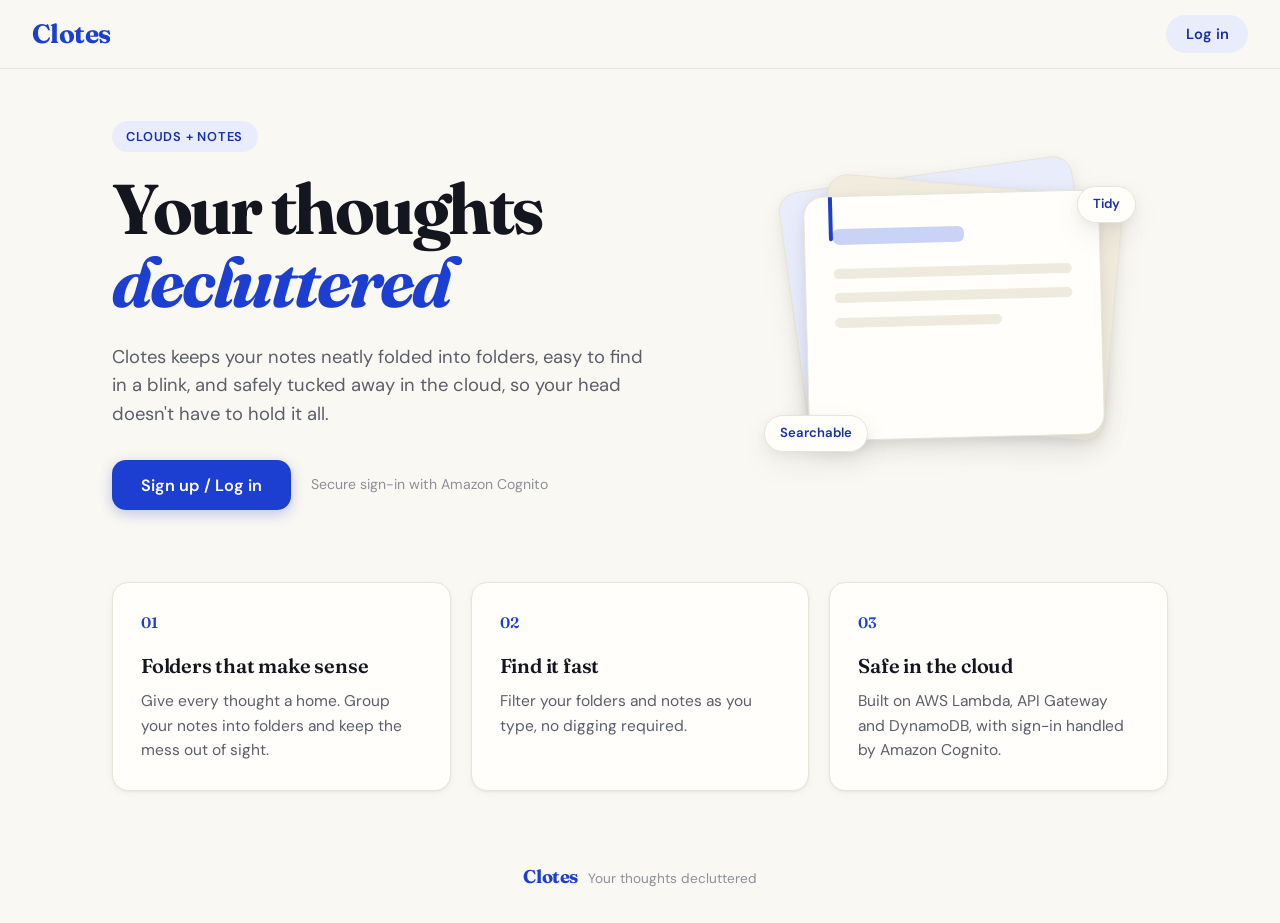
==== commit 1f7b6c69: "UI Update + Clotes" ====
--- a/index.html
+++ b/index.html
@@ -3,17 +3,24 @@
 <head>
   <meta charset="UTF-8">
   <meta name="viewport" content="width=device-width, initial-scale=1.0">
-  <title>Serverless Notes V2</title>
-  <link rel="stylesheet" href="/files/style.css">
+  <meta name="description" content="Clotes — Your thoughts decluttered. Notes and folders, kept tidy in the cloud.">
+  <meta name="theme-color" content="#faf8f2">
+  <title>Clotes | Your thoughts decluttered</title>
+
+  <link rel="preconnect" href="https://fonts.googleapis.com">
+  <link rel="preconnect" href="https://fonts.gstatic.com" crossorigin>
+  <link href="https://fonts.googleapis.com/css2?family=DM+Sans:wght@400;500;600;700&family=Fraunces:opsz,wght@9..144,500;9..144,600;9..144,700&display=swap" rel="stylesheet">
+  <link rel="stylesheet" href="files/style.css">
 </head>
 <body>
 
 <header>
-  <h1>Serverless Notes</h1>
+  <div class="brand">
+    <span class="wordmark">Clotes</span>
+  </div>
   <div class="nav-actions">
-    <button id="themeToggle" class="nav-btn">☾</button>
-    <button id="loginBtn" class="nav-link">Login</button>
-    <button id="logoutBtn" class="nav-btn" style="display:none">Logout</button>
+    <button id="loginBtn" class="nav-link">Log in</button>
+    <button id="logoutBtn" class="nav-btn" style="display:none">Log out</button>
   </div>
 </header>
 
@@ -21,22 +28,70 @@
 
   <!-- TOP BAR -->
   <div id="topBar" class="top-bar" style="display:none;">
-    <input type="text" id="searchInput" placeholder="Search..." class="search-input" />
+    <input type="text" id="searchInput" placeholder="Search…" class="search-input" aria-label="Search" />
     <button id="addBtn" class="primary-btn">+ Add</button>
   </div>
 
   <!-- LANDING -->
   <section id="landingSection" class="landing">
     <div class="landing-content">
-      <h2>Simple. Secure. Serverless Notes.</h2>
-      <p>Store your notes in the cloud with a fast serverless architecture.</p>
-      <button id="landingLoginBtn" class="primary-btn">Sign up / Log in</button>
+
+      <div class="hero">
+        <div class="hero-text">
+          <span class="eyebrow">Clouds + Notes</span>
+          <h2>Your thoughts <span class="accent">decluttered</span></h2>
+          <p class="hero-sub">Clotes keeps your notes neatly folded into folders, easy to find in a blink, and safely tucked away in the cloud, so your head doesn't have to hold it all.</p>
+          <div class="hero-cta">
+            <button id="landingLoginBtn" class="primary-btn large">Sign up / Log in</button>
+            <span class="hero-note">Secure sign-in with Amazon Cognito</span>
+          </div>
+        </div>
+
+        <!-- decorative preview (purely visual) -->
+        <div class="hero-visual" aria-hidden="true">
+          <div class="paper paper-back"></div>
+          <div class="paper paper-mid"></div>
+          <div class="paper paper-front">
+            <span class="paper-tab"></span>
+            <span class="line line-title"></span>
+            <span class="line"></span>
+            <span class="line"></span>
+            <span class="line line-short"></span>
+          </div>
+          <span class="chip chip-a">Tidy</span>
+          <span class="chip chip-b">Searchable</span>
+        </div>
+      </div>
+
+      <div class="features">
+        <article class="feature">
+          <span class="feature-num">01</span>
+          <h3>Folders that make sense</h3>
+          <p>Give every thought a home. Group your notes into folders and keep the mess out of sight.</p>
+        </article>
+        <article class="feature">
+          <span class="feature-num">02</span>
+          <h3>Find it fast</h3>
+          <p>Filter your folders and notes as you type, no digging required.</p>
+        </article>
+        <article class="feature">
+          <span class="feature-num">03</span>
+          <h3>Safe in the cloud</h3>
+          <p>Built on AWS Lambda, API Gateway and DynamoDB, with sign-in handled by Amazon Cognito.</p>
+        </article>
+      </div>
+
     </div>
   </section>
 
   <!-- FOLDERS -->
   <section id="foldersSection" style="display:none">
-    <h2>Your Folders</h2>
+    <div class="section-head">
+      <div>
+        <h2>Your Folders</h2>
+        <p class="section-sub">Pick a folder to see what's inside.</p>
+      </div>
+    </div>
     <div id="foldersList" class="notes-grid"></div>
   </section>
 
@@ -44,20 +99,32 @@
   <section id="notesSection" style="display:none">
     <button id="backBtn" class="secondary-btn">← Back</button>
 
-    <h2>Your Notes</h2>
+    <div class="section-head">
+      <div>
+        <h2>Your Notes</h2>
+        <p class="section-sub">Everything in this folder, all in one place.</p>
+      </div>
+    </div>
     <div id="notesList" class="notes-grid"></div>
   </section>
 
 </main>
 
+<footer class="site-footer">
+  <span class="wordmark small">Clotes</span>
+  <span>Your thoughts decluttered</span>
+</footer>
+
 <!-- MODAL -->
 <div id="noteModal" class="modal">
   <div class="modal-content">
     <h2 id="modalHeader">Edit</h2>
-    <input type="text" id="modalTitle" maxlength="20">
-    <textarea id="modalContent"></textarea>
-    <button id="saveNoteBtn" class="primary-btn">Save</button>
-    <button id="closeModalBtn" class="secondary-btn">Close</button>
+    <input type="text" id="modalTitle" maxlength="20" placeholder="Title">
+    <textarea id="modalContent" placeholder="Start writing…"></textarea>
+    <div class="modal-actions">
+      <button id="closeModalBtn" class="secondary-btn">Close</button>
+      <button id="saveNoteBtn" class="primary-btn">Save</button>
+    </div>
   </div>
 </div>
 
--- a/files/style.css
+++ b/files/style.css
@@ -1,272 +1,657 @@
+
+:root {
+  --bg: #faf8f2;
+  --surface: #fffefb;
+  --ink: #14161f;
+  --ink-soft: #5b5e6b;
+  --ink-faint: #8d8f9a;
+  --line: #e8e4d8;
+  --accent: #1d3fd1;
+  --accent-deep: #1630a8;
+  --accent-tint: #e9edfb;
+  --danger: #c2334a;
+  --danger-tint: #fbeaec;
+
+  --radius-sm: 10px;
+  --radius: 16px;
+  --radius-lg: 24px;
+
+  --shadow-sm: 0 1px 2px rgba(20, 22, 31, 0.05), 0 2px 8px rgba(20, 22, 31, 0.04);
+  --shadow-md: 0 4px 12px rgba(20, 22, 31, 0.05), 0 12px 32px rgba(20, 22, 31, 0.06);
+  --shadow-lg: 0 20px 60px rgba(20, 22, 31, 0.2);
+
+  --font-body: 'DM Sans', system-ui, -apple-system, 'Segoe UI', sans-serif;
+  --font-display: 'Fraunces', Georgia, 'Times New Roman', serif;
+}
+
+* { box-sizing: border-box; }
+
+html { scroll-behavior: smooth; }
+
 body {
-  font-family: 'Segoe UI', sans-serif;
-  background: #eef2f7;
   margin: 0;
-  color: #1e293b;
-  transition: all 0.3s;
-}
-
-/* DARK MODE */
-body.dark {
-  background: #0f172a;
-  color: #e2e8f0;
-}
-
-/* NAVBAR */
+  min-height: 100vh;
+  display: flex;
+  flex-direction: column;
+  font-family: var(--font-body);
+  color: var(--ink);
+  line-height: 1.55;
+  -webkit-font-smoothing: antialiased;
+  background: var(--bg);
+}
+
+h1, h2, h3 { margin: 0; }
+
+button, input, textarea { font-family: inherit; font-size: 1rem; color: inherit; }
+
+:focus-visible {
+  outline: 3px solid rgba(29, 63, 209, 0.45);
+  outline-offset: 2px;
+}
+
+/*   WORDMARK (text only) */
+.wordmark {
+  font-family: var(--font-display);
+  font-weight: 700;
+  font-size: 1.65rem;
+  letter-spacing: -0.02em;
+  color: var(--accent);
+}
+.wordmark.small { font-size: 1.15rem; }
+
+/* HEADER */
 header {
-  background: white;
-  color: #1e293b;
-  padding: 1rem 2rem;
+  position: sticky;
+  top: 0;
+  z-index: 20;
   display: flex;
   justify-content: space-between;
   align-items: center;
-  border-bottom: 1px solid #e5e7eb;
-}
-
-body.dark header {
-  background: #1e293b;
-  color: white;
-}
-
-/* CONTAINER */
-.container {
-  max-width: 1100px;
-  margin: auto;
-  padding: 2rem;
-}
-
-/* NAV BUTTONS */
+  padding: 0.85rem 2rem;
+  background: rgba(250, 248, 242, 0.85);
+  -webkit-backdrop-filter: saturate(160%) blur(14px);
+  backdrop-filter: saturate(160%) blur(14px);
+  border-bottom: 1px solid var(--line);
+}
+
+.brand {
+  display: flex;
+  align-items: baseline;
+  gap: 0.85rem;
+}
+
+.brand-tagline {
+  font-size: 0.85rem;
+  color: var(--ink-faint);
+  padding-left: 0.85rem;
+  border-left: 1px solid var(--line);
+}
+
 .nav-actions {
   display: flex;
-  gap: 1rem;
-}
+  align-items: center;
+  gap: 0.75rem;
+}
+
+.nav-link,
+.nav-btn {
+  cursor: pointer;
+  font-weight: 600;
+  font-size: 0.92rem;
+  padding: 0.5rem 1.15rem;
+  border-radius: 999px;
+  transition: background 0.2s, color 0.2s, border-color 0.2s, transform 0.15s;
+}
+
+.nav-link {
+  background: var(--accent-tint);
+  border: 1px solid transparent;
+  color: var(--accent-deep);
+}
+.nav-link:hover { background: #dbe2f9; }
 
 .nav-btn {
   background: transparent;
+  border: 1px solid var(--line);
+  color: var(--ink-soft);
+}
+.nav-btn:hover { border-color: #cfcab9; color: var(--ink); background: var(--surface); }
+
+/* LAYOUT */
+.container {
+  width: 100%;
+  max-width: 1120px;
+  margin: 0 auto;
+  padding: 2.25rem 2rem 3rem;
+  flex: 1;
+}
+
+.site-footer {
+  display: flex;
+  justify-content: center;
+  align-items: baseline;
+  gap: 0.6rem;
+  padding: 1.5rem 1rem 2rem;
+  font-size: 0.85rem;
+  color: var(--ink-faint);
+}
+
+/* =====================================================
+   BUTTONS
+   ===================================================== */
+.primary-btn,
+.secondary-btn,
+.delete-btn {
   border: none;
+  border-radius: var(--radius-sm);
   cursor: pointer;
-  font-size: 1rem;
-  color: inherit;
-}
-
-.nav-link {
-  background: none;
-  border: none;
-  cursor: pointer;
-  font-weight: 500;
-  color: inherit;
-}
-
-/* BUTTON STYLES */
+  font-weight: 600;
+  padding: 0.65rem 1.25rem;
+  transition: transform 0.15s, box-shadow 0.2s, background 0.2s, color 0.2s;
+}
+
 .primary-btn {
-  background: #2563eb;
-  color: white;
-  border: none;
-  padding: 0.5rem 1rem;
-  border-radius: 6px;
-  cursor: pointer;
-}
-
+  color: #fff;
+  background: var(--accent);
+  box-shadow: 0 4px 14px rgba(29, 63, 209, 0.28);
+}
 .primary-btn:hover {
-  background: #1d4ed8;
+  background: var(--accent-deep);
+  transform: translateY(-1px);
+  box-shadow: 0 8px 22px rgba(29, 63, 209, 0.34);
+}
+.primary-btn:active { transform: translateY(0); }
+
+.primary-btn.large {
+  padding: 0.9rem 1.8rem;
+  font-size: 1.02rem;
+  border-radius: 14px;
 }
 
 .secondary-btn {
-  background: #e2e8f0;
-  border: none;
-  padding: 0.5rem 1rem;
-  border-radius: 6px;
-  cursor: pointer;
-}
-
-body.dark .secondary-btn {
-  background: #334155;
-  color: white;
-}
-
-/* GRID */
+  background: var(--surface);
+  color: var(--ink-soft);
+  border: 1px solid var(--line);
+}
+.secondary-btn:hover { color: var(--ink); border-color: #cfcab9; background: var(--surface); }
+
+.delete-btn {
+  background: var(--danger-tint);
+  color: var(--danger);
+}
+.delete-btn:hover { background: var(--danger); color: #fff; }
+
+/* =====================================================
+   INPUTS
+   ===================================================== */
+input, textarea {
+  width: 100%;
+  padding: 0.8rem 1rem;
+  background: var(--surface);
+  border: 1px solid var(--line);
+  border-radius: var(--radius-sm);
+  transition: border-color 0.2s, box-shadow 0.2s;
+}
+input::placeholder, textarea::placeholder { color: var(--ink-faint); }
+input:focus, textarea:focus {
+  outline: none;
+  border-color: var(--accent);
+  box-shadow: 0 0 0 4px rgba(29, 63, 209, 0.14);
+}
+
+/* =====================================================
+   TOP BAR + SEARCH
+   ===================================================== */
+.top-bar {
+  display: flex;
+  align-items: center;
+  gap: 0.85rem;
+  margin-bottom: 2rem;
+}
+
+.search-input {
+  flex: 1;
+  padding: 0.85rem 1rem 0.85rem 2.9rem;
+  border-radius: 14px;
+  box-shadow: var(--shadow-sm);
+  background:
+    var(--surface)
+    url("data:image/svg+xml,%3Csvg xmlns='http://www.w3.org/2000/svg' width='20' height='20' viewBox='0 0 24 24' fill='none' stroke='%238d8f9a' stroke-width='2' stroke-linecap='round' stroke-linejoin='round'%3E%3Ccircle cx='11' cy='11' r='7'/%3E%3Cpath d='m20 20-3.5-3.5'/%3E%3C/svg%3E")
+    no-repeat 1rem center;
+}
+
+#addBtn { padding: 0.85rem 1.4rem; border-radius: 14px; white-space: nowrap; }
+
+/* =====================================================
+   SECTION HEADINGS
+   ===================================================== */
+.section-head { margin: 0 0 1.5rem; }
+#backBtn { margin-bottom: 1.25rem; }
+
+section h2 {
+  font-family: var(--font-display);
+  font-weight: 600;
+  font-size: 2rem;
+  letter-spacing: -0.02em;
+}
+
+.section-sub {
+  margin: 0.25rem 0 0;
+  color: var(--ink-soft);
+}
+
+/* =====================================================
+   GRID + CARDS
+   (class names are used by script.js — keep them)
+   ===================================================== */
 .notes-grid {
   display: grid;
-  grid-template-columns: repeat(3, 1fr);
-  gap: 1rem;
-}
-
-/* =========================
-   NOTE CARDS (UPDATED BEHAVIOR)
-   ========================= */
+  grid-template-columns: repeat(auto-fill, minmax(250px, 1fr));
+  gap: 1.25rem;
+}
+
+/* empty states (pure CSS, shows when the list has no cards) */
+.notes-grid:empty {
+  display: block;
+  padding: 3rem 1.5rem;
+  text-align: center;
+  border: 2px dashed #d9d4c4;
+  border-radius: var(--radius-lg);
+  background: rgba(255, 254, 251, 0.6);
+}
+.notes-grid:empty::before {
+  display: block;
+  font-family: var(--font-display);
+  font-size: 1.25rem;
+  color: var(--ink-soft);
+}
+#foldersList:empty::before { content: "A clean slate. Hit “+ Add” to create your first folder."; }
+#notesList:empty::before   { content: "Nothing here yet. Hit “+ Add” to write your first note."; }
+
 .note-card {
-  background: white;
-  padding: 1rem;
-  border-radius: 10px;
-
-  height: 120px;
-
+  position: relative;
+  min-height: 150px;
+  padding: 1.35rem 1.35rem 1.15rem;
   display: flex;
   flex-direction: column;
   justify-content: space-between;
-  align-items: center;
-
-  text-align: center;
-
-  transition: none; /* hover removed */
-}
-
-/* DARK MODE */
-body.dark .note-card {
-  background: #1e293b;
-}
-
-/* REMOVE HOVER EFFECT COMPLETELY */
-#notesList .note-card:hover {
-  transform: none;
-  box-shadow: none;
-}
-
-/* TITLE */
+  align-items: stretch;
+  gap: 1.25rem;
+  background: var(--surface);
+  border: 1px solid var(--line);
+  border-radius: var(--radius);
+  box-shadow: var(--shadow-sm);
+  animation: rise 0.45s cubic-bezier(0.2, 0.7, 0.2, 1) both;
+}
+
+.note-card:nth-child(2) { animation-delay: 0.05s; }
+.note-card:nth-child(3) { animation-delay: 0.1s; }
+.note-card:nth-child(4) { animation-delay: 0.15s; }
+.note-card:nth-child(5) { animation-delay: 0.2s; }
+.note-card:nth-child(n+6) { animation-delay: 0.25s; }
+
 .note-card h3 {
-  margin: 0;
   width: 100%;
+  font-family: var(--font-display);
+  font-weight: 600;
+  font-size: 1.25rem;
+  letter-spacing: -0.01em;
+  text-align: left;
   overflow: hidden;
   text-overflow: ellipsis;
   white-space: nowrap;
-  text-align: center;
-}
-
-/* =========================
-   NOTE ACTION BUTTONS
-   ========================= */
-.note-actions {
+}
+
+/* Folder cards: little folder tab on top */
+#foldersList .note-card {
+  margin-top: 10px;
+  background: var(--surface);
+}
+#foldersList .note-card::before {
+  content: "";
+  position: absolute;
+  top: -10px;
+  left: 18px;
+  width: 64px;
+  height: 11px;
+  background: #dbe2f9;
+  border: 1px solid var(--line);
+  border-bottom: none;
+  border-radius: 8px 8px 0 0;
+}
+
+/* Note cards: accent edge like a page margin */
+#notesList .note-card { padding-left: 1.65rem; }
+#notesList .note-card::before {
+  content: "";
+  position: absolute;
+  left: 0;
+  top: 16px;
+  bottom: 16px;
+  width: 4px;
+  border-radius: 0 4px 4px 0;
+  background: var(--accent);
+}
+
+/* Card actions */
+.note-actions,
+.folder-actions {
   display: flex;
   width: 100%;
-  justify-content: space-between;
-  gap: 0.5rem;
-}
-
-.note-actions button {
-  flex: 1;
-  font-size: 0.75rem;
-  padding: 0.4rem;
-}
-
-/* =========================
-   FOLDER SECTION (UNCHANGED)
-   ========================= */
-.folder-actions {
-  display: flex;
-  width: 100%;
-  gap: 0.5rem;
-  justify-content: space-between;
-}
-
+  gap: 0.6rem;
+}
+
+.note-actions button,
 .folder-actions button {
   flex: 1;
-  font-size: 0.75rem;
-  padding: 0.4rem;
-}
-
-/* DELETE BUTTON */
-.delete-btn {
-  background: #ef4444;
-  color: white;
-  border: none;
+  font-size: 0.85rem;
+  padding: 0.55rem 0.5rem;
+}
+
+.note-actions .primary-btn,
+.folder-actions .primary-btn { box-shadow: none; }
+.note-actions .primary-btn:hover,
+.folder-actions .primary-btn:hover { box-shadow: 0 4px 12px rgba(29, 63, 209, 0.3); }
+
+@keyframes rise {
+  from { opacity: 0; transform: translateY(10px); }
+  to   { opacity: 1; transform: translateY(0); }
+}
+
+/* =====================================================
+   LANDING
+   ===================================================== */
+.landing {
+  display: flex;
+  justify-content: center;
+  align-items: center;
+  min-height: 70vh;
+}
+
+.landing-content {
+  width: 100%;
+  display: flex;
+  flex-direction: column;
+  gap: 4.5rem;
+  padding-top: 1rem;
+}
+
+.hero {
+  display: grid;
+  grid-template-columns: 1.15fr 0.85fr;
+  align-items: center;
+  gap: 3rem;
+}
+
+.eyebrow {
+  display: inline-block;
+  margin-bottom: 1.25rem;
+  padding: 0.35rem 0.9rem;
+  font-size: 0.8rem;
+  font-weight: 600;
+  letter-spacing: 0.06em;
+  text-transform: uppercase;
+  color: var(--accent-deep);
+  background: var(--accent-tint);
+  border-radius: 999px;
+}
+
+.hero-text h2 {
+  font-family: var(--font-display);
+  font-weight: 700;
+  font-size: clamp(2.6rem, 6vw, 4.4rem);
+  line-height: 1.04;
+  letter-spacing: -0.035em;
+}
+
+.hero-text .accent {
+  font-style: italic;
+  color: var(--accent);
+}
+
+.hero-sub {
+  max-width: 34rem;
+  margin: 1.5rem 0 2rem;
+  font-size: 1.15rem;
+  color: var(--ink-soft);
+}
+
+.hero-cta {
+  display: flex;
+  align-items: center;
+  flex-wrap: wrap;
+  gap: 1rem 1.25rem;
+}
+
+.hero-note { font-size: 0.88rem; color: var(--ink-faint); }
+
+/* decorative stacked pages */
+.hero-visual {
+  position: relative;
+  height: 340px;
+  max-width: 380px;
+  width: 100%;
+  margin: 0 auto;
+}
+
+.paper {
+  position: absolute;
+  inset: 0;
+  margin: auto;
+  width: 78%;
+  height: 72%;
+  background: var(--surface);
+  border: 1px solid var(--line);
+  border-radius: 20px;
+  box-shadow: var(--shadow-md);
+}
+.paper-back  { transform: translate(-14px, -20px) rotate(-8deg); background: #e9edfb; }
+.paper-mid   { transform: translate(12px, -8px) rotate(5deg); background: #f1ecdd; }
+.paper-front {
+  transform: rotate(-1.5deg);
+  padding: 2rem 1.75rem;
+  display: flex;
+  flex-direction: column;
+  gap: 0.9rem;
+  animation: float 6s ease-in-out infinite;
+}
+
+.paper-tab {
+  position: absolute;
+  top: 0; left: 1.5rem;
+  width: 4px; height: 44px;
+  border-radius: 0 0 4px 4px;
+  background: var(--accent);
+}
+
+.line {
+  display: block;
+  height: 10px;
   border-radius: 6px;
-  cursor: pointer;
-}
-
-.delete-btn:hover {
-  background: #dc2626;
-}
-
-/* DARK MODE DELETE */
-body.dark .delete-btn {
-  background: #ef4444;
-}
-
-/* FORM */
-.add-note-card {
-  background: white;
-  padding: 1.5rem;
-  border-radius: 10px;
-  margin-bottom: 2rem;
-}
-
-body.dark .add-note-card {
-  background: #1e293b;
-}
-
-#addNoteForm,
-#addFolderForm {
-  display: flex;
-  flex-direction: column;
-  gap: 0.75rem;
-}
-
-input, textarea {
-  padding: 0.6rem;
-  border-radius: 6px;
-  border: 1px solid #cbd5e1;
-}
-
-/* LANDING */
-.landing {
-  height: 70vh;
-  display: flex;
-  justify-content: center;
-  align-items: center;
-}
-
-.landing-content {
-  max-width: 500px;
-  text-align: center;
-}
-
-/* MODAL */
+  background: #eeeadd;
+}
+.line-title { height: 16px; width: 55%; margin-bottom: 0.6rem; background: #c9d3f6; }
+.line-short { width: 70%; }
+
+.chip {
+  position: absolute;
+  padding: 0.45rem 0.95rem;
+  font-size: 0.82rem;
+  font-weight: 600;
+  color: var(--accent-deep);
+  background: var(--surface);
+  border: 1px solid var(--line);
+  border-radius: 999px;
+  box-shadow: var(--shadow-md);
+}
+.chip-a { top: 12%; right: 2%; animation: float 5s ease-in-out infinite reverse; }
+.chip-b { bottom: 10%; left: 0; animation: float 7s ease-in-out infinite; }
+
+@keyframes float {
+  0%, 100% { translate: 0 0; }
+  50%      { translate: 0 -8px; }
+}
+
+/* features */
+.features {
+  display: grid;
+  grid-template-columns: repeat(3, 1fr);
+  gap: 1.25rem;
+}
+
+.feature {
+  padding: 1.75rem;
+  background: var(--surface);
+  border: 1px solid var(--line);
+  border-radius: var(--radius);
+  box-shadow: var(--shadow-sm);
+}
+
+.feature-num {
+  display: block;
+  margin-bottom: 1rem;
+  font-family: var(--font-display);
+  font-size: 0.95rem;
+  font-weight: 600;
+  color: var(--accent);
+}
+
+.feature h3 {
+  font-family: var(--font-display);
+  font-weight: 600;
+  font-size: 1.25rem;
+  letter-spacing: -0.01em;
+  margin-bottom: 0.5rem;
+}
+
+.feature p { margin: 0; color: var(--ink-soft); font-size: 0.97rem; }
+
+/* =====================================================
+   MODAL  (script.js toggles display none / flex)
+   ===================================================== */
 .modal {
   display: none;
   position: fixed;
-  top: 0;
-  left: 0;
-  width: 100%;
-  height: 100%;
-  background: rgba(0,0,0,0.5);
+  inset: 0;
+  z-index: 50;
+  padding: 1rem;
   justify-content: center;
   align-items: center;
+  background: rgba(20, 22, 31, 0.45);
+  -webkit-backdrop-filter: blur(6px);
+  backdrop-filter: blur(6px);
+  animation: fade 0.2s ease both;
 }
 
 .modal-content {
-  background: white;
+  width: min(520px, 100%);
+  display: flex;
+  flex-direction: column;
+  gap: 0.9rem;
   padding: 2rem;
-  border-radius: 10px;
-  width: 400px;
-  display: flex;
-  flex-direction: column;
+  background: var(--surface);
+  border: 1px solid var(--line);
+  border-radius: var(--radius-lg);
+  box-shadow: var(--shadow-lg);
+  animation: pop 0.28s cubic-bezier(0.2, 0.8, 0.2, 1) both;
+}
+
+.modal-content h2 {
+  font-family: var(--font-display);
+  font-weight: 600;
+  font-size: 1.6rem;
+  letter-spacing: -0.02em;
+}
+
+.modal-content input { font-weight: 600; font-size: 1.05rem; }
+.modal-content textarea { min-height: 200px; resize: vertical; line-height: 1.6; }
+
+.modal-actions {
+  display: flex;
+  justify-content: flex-end;
   gap: 0.75rem;
-}
-
-body.dark .modal-content {
-  background: #1e293b;
-}
-
-/* =========================
-   TOP BAR
-   ========================= */
-.top-bar {
-  display: flex;
-  justify-content: space-between;
-  align-items: center;
-  margin-bottom: 2rem;
-  gap: 1rem;
-}
-
-.search-input {
-  flex: 1;
-  padding: 0.6rem;
-  border-radius: 6px;
-  border: 1px solid #cbd5e1;
-}
-
-body.dark .search-input {
-  background: #0f172a;
-  color: white;
-  border: 1px solid #334155;
-}
+  margin-top: 0.25rem;
+}
+
+@keyframes fade { from { opacity: 0; } to { opacity: 1; } }
+@keyframes pop {
+  from { opacity: 0; transform: translateY(14px) scale(0.97); }
+  to   { opacity: 1; transform: translateY(0) scale(1); }
+}
+
+/* =====================================================
+   LOGIN CALLBACK PAGE
+   ===================================================== */
+body.callback-page {
+  justify-content: center;
+  align-items: center;
+  padding: 1.5rem;
+  text-align: center;
+}
+
+.callback-card {
+  width: min(380px, 100%);
+  padding: 2.5rem 2rem;
+  background: var(--surface);
+  border: 1px solid var(--line);
+  border-radius: var(--radius-lg);
+  box-shadow: var(--shadow-md);
+}
+
+.callback-card h2 {
+  margin-top: 1.25rem;
+  font-family: var(--font-display);
+  font-weight: 600;
+  font-size: 1.5rem;
+}
+.callback-card p { margin: 0.35rem 0 0; color: var(--ink-soft); }
+
+/* script on this page swaps body content for plain h3 messages */
+body.callback-page > h3 {
+  font-family: var(--font-display);
+  font-weight: 600;
+  padding: 1.25rem 1.75rem;
+  background: var(--surface);
+  border: 1px solid var(--line);
+  border-radius: var(--radius);
+  box-shadow: var(--shadow-sm);
+}
+
+.spinner {
+  width: 34px;
+  height: 34px;
+  margin: 1.5rem auto 0;
+  border: 3px solid var(--accent-tint);
+  border-top-color: var(--accent);
+  border-radius: 50%;
+  animation: spin 0.8s linear infinite;
+}
+@keyframes spin { to { transform: rotate(360deg); } }
+
+/* =====================================================
+   RESPONSIVE
+   ===================================================== */
+@media (max-width: 860px) {
+  .hero { grid-template-columns: 1fr; gap: 2rem; }
+  .hero-visual { height: 280px; order: -1; max-width: 300px; }
+  .features { grid-template-columns: 1fr; }
+  .landing-content { gap: 3rem; }
+}
+
+@media (max-width: 640px) {
+  header { padding: 0.75rem 1.1rem; }
+  .brand-tagline { display: none; }
+  .container { padding: 1.5rem 1.1rem 2.5rem; }
+  section h2 { font-size: 1.65rem; }
+  .top-bar { gap: 0.6rem; }
+  .modal-content { padding: 1.5rem; }
+  .notes-grid { grid-template-columns: 1fr; }
+}
+
+@media (prefers-reduced-motion: reduce) {
+  *, *::before, *::after {
+    animation: none !important;
+    transition: none !important;
+    scroll-behavior: auto !important;
+  }
+}
